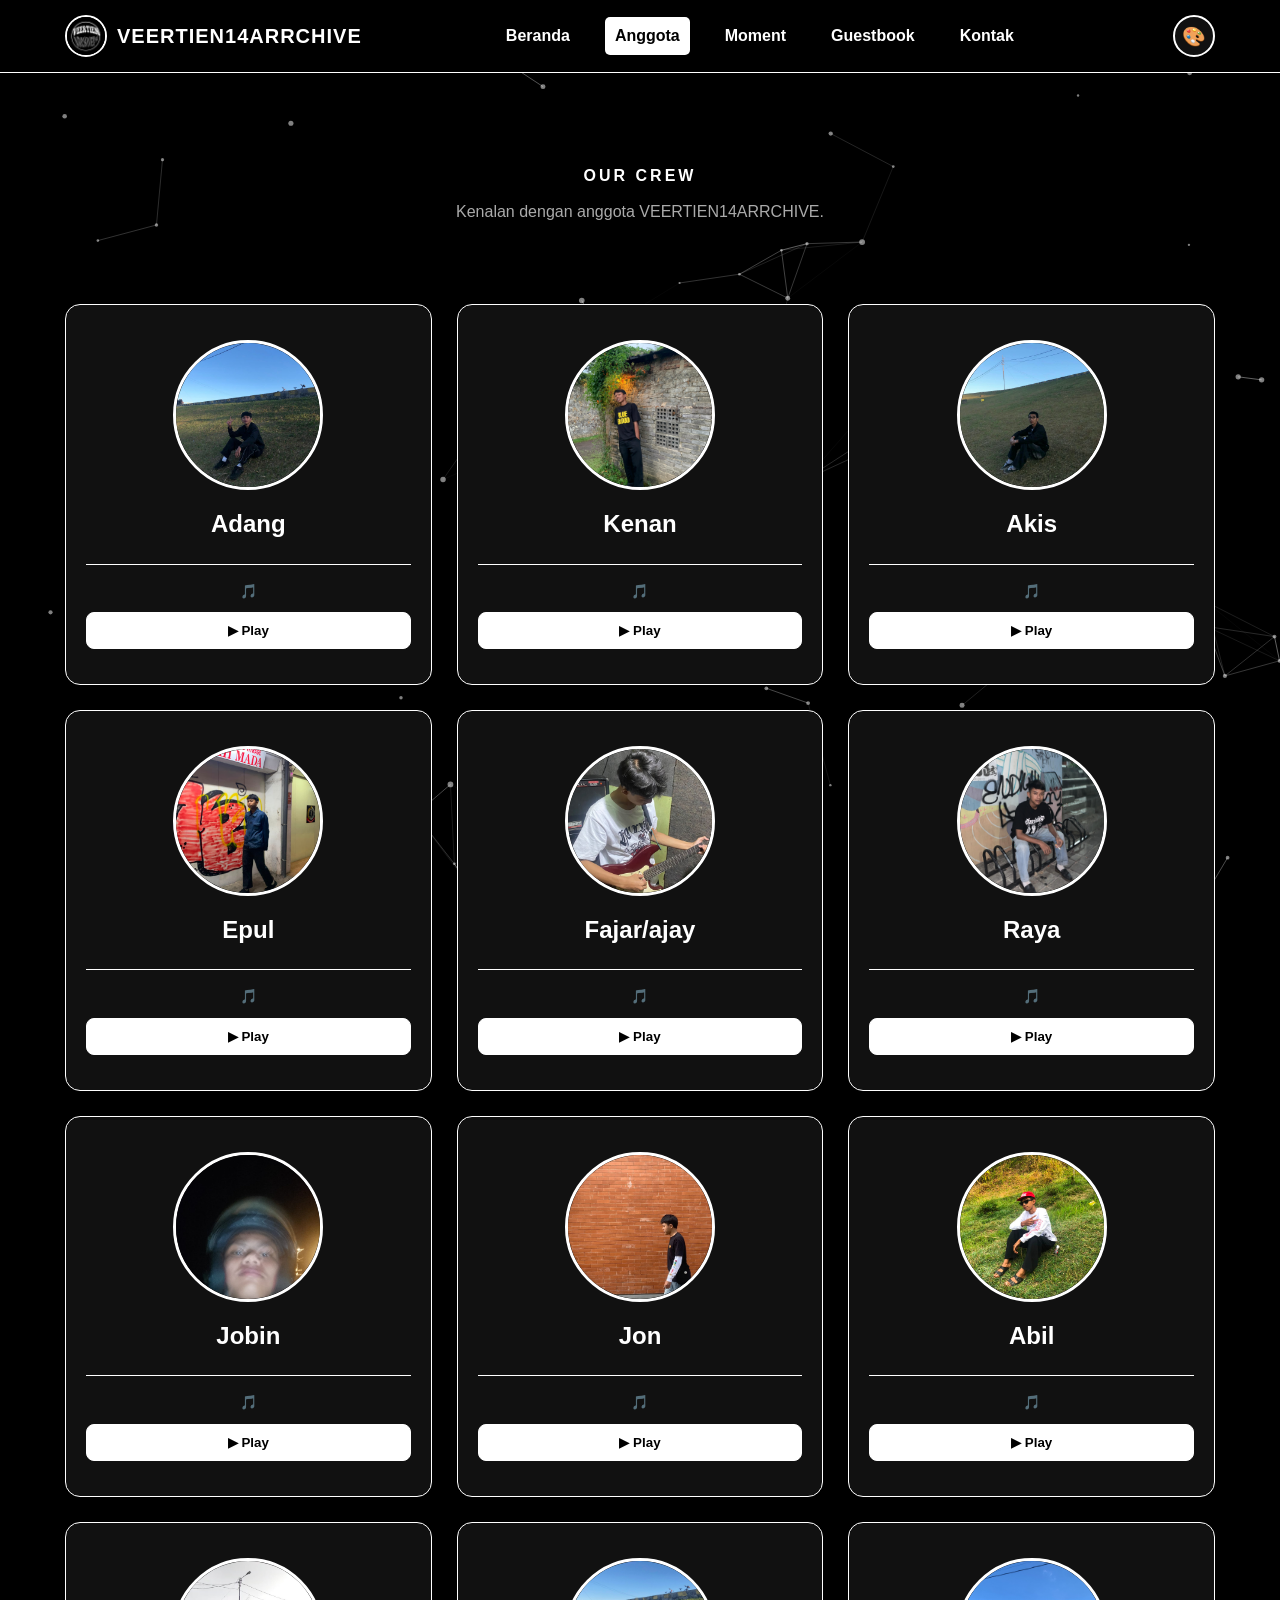
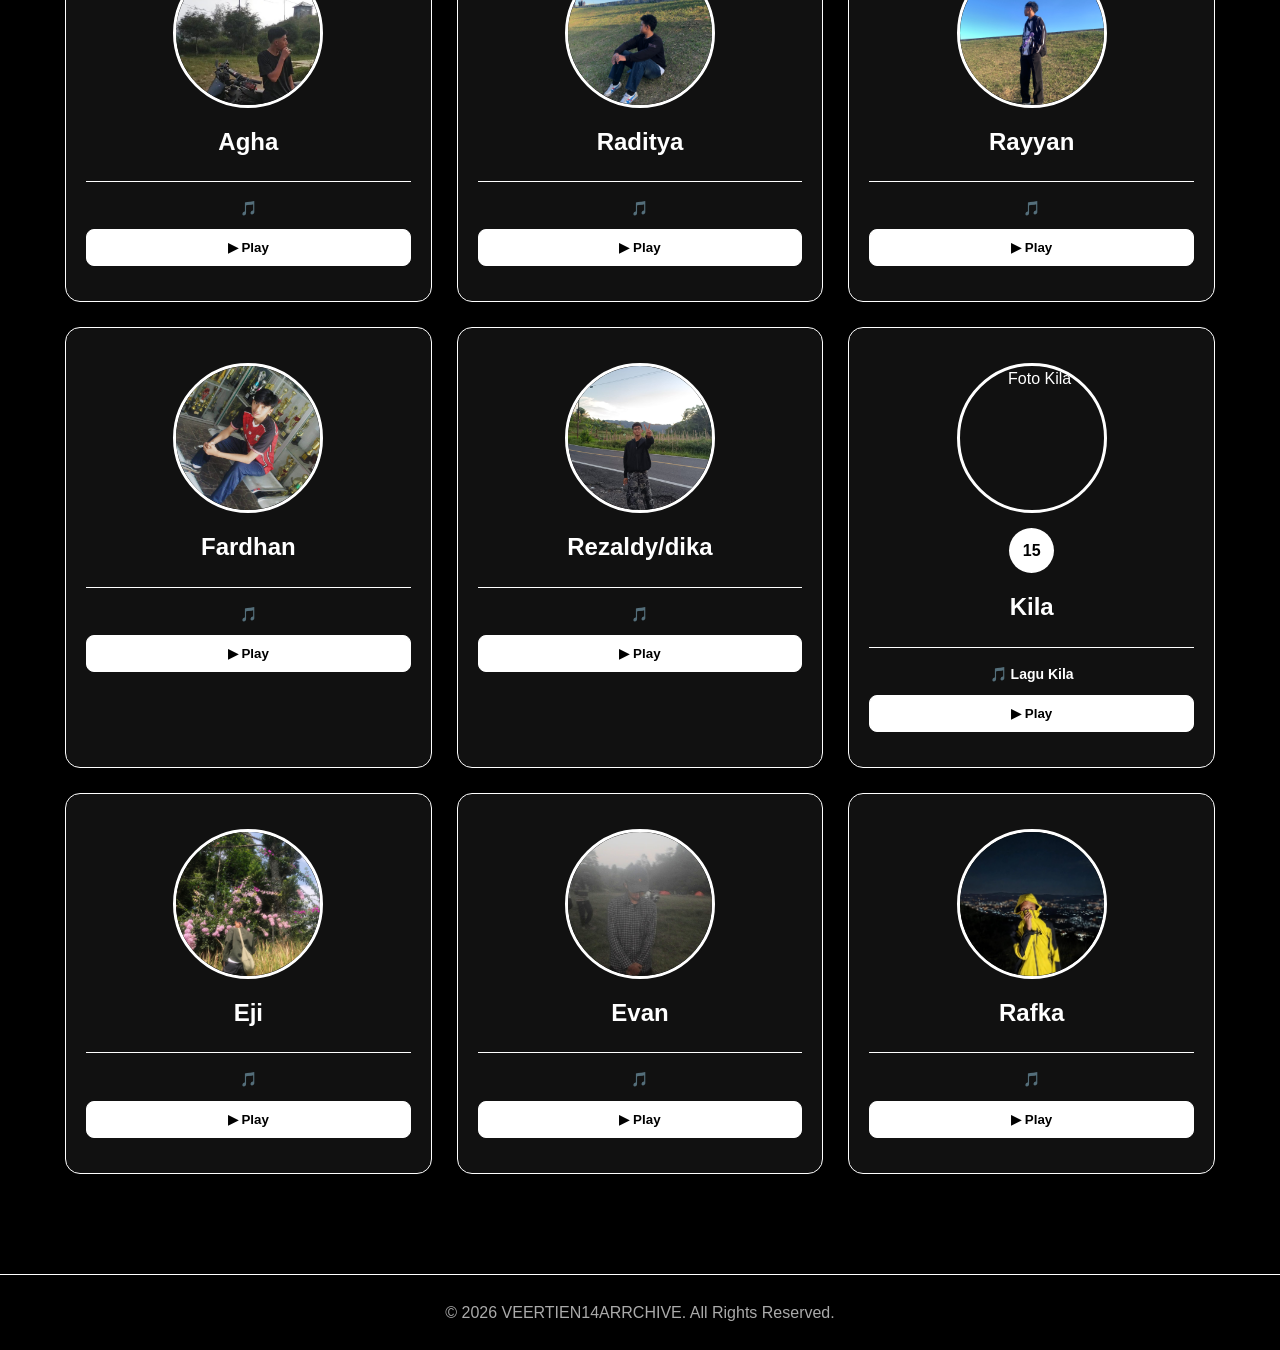
==== anggota.html @ 2b989926 "update" ====
<!DOCTYPE html>
<html lang="id">

<head>
    <meta charset="UTF-8">

    <meta
        name="viewport"
        content="width=device-width, initial-scale=1.0"
    >

    <title>VEERTIEN14ARRCHIVE | Anggota</title>

    <link rel="stylesheet" href="style.css">
    <link rel="manifest" href="manifest.json">

<meta name="theme-color" content="#000000">

<link rel="apple-touch-icon" href="logo.jpeg">
</head>

<body>
    <canvas id="particle-canvas"></canvas>

<header>
    <nav class="navbar">

        <div class="logo">

            <img
                src="logo.jpeg"
                alt="Logo">

            <span class="logo-text">
                VEERTIEN<span>14ARRCHIVE</span>
            </span>

        </div>

        <ul class="nav-menu">
            <li>
                <a href="index.html">
                    Beranda
                </a>
            </li>

            <li>
                <a href="anggota.html" class="active">
                    Anggota
                </a>
            </li>

            <li>
                <a href="moment.html">
                    Moment
                </a>
            </li>
            <li>
                <a href="guestbook.html">Guestbook</a>
            </li>

            <li>
                <a href="kontak.html">
                    Kontak
                </a>
            </li>
        </ul>

        <button
            class="menu-toggle"
            onclick="toggleMenu()"
        >
            ☰
        </button>

       <div class="theme-selector">
    <button class="theme-toggle" onclick="toggleTheme()">🎨</button>

    <div class="theme-menu" id="theme-menu">
        <button onclick="setTheme('black')">🖤 Black</button>
        <button onclick="setTheme('white')">🤍 White</button>
        <button onclick="setTheme('midnight')">🌌 Midnight</button>
        <button onclick="setTheme('sunset')">🌅 Sunset</button>
    </div>
</div>

<button class="menu-toggle" onclick="toggleMenu()">
    ☰
</button>

    </nav>
</header>


<!-- HEADER -->
<section class="page-header">

    <p class="section-label">
        OUR CREW
    </p>

    <p>
        Kenalan dengan anggota
        VEERTIEN14ARRCHIVE.
    </p>

</section>

<!-- ANGGOTA -->
<section class="members">
    
<!-- 01 -->
<div class="member-card">

    <img
        class="member-photo"
        src="anggota1.jpeg"
        alt="Foto Adang"
        onclick="openMemberLightbox(
        'anggota1.jpeg',
        'Adang',
        ''
    )">

    <h2>
        Adang
    </h2>

    </p>

    <div class="music-player">

        <p>
            🎵
        </p>

        <audio
            id="music1"
            src="lagu1.mp3"
        ></audio>

        <button
            class="play-btn"
            onclick="playMusic('music1', this)"
        >
            ▶ Play
        </button>

    </div>

</div>


<!-- 02 -->
<div class="member-card">

    <img
        class="member-photo"
        src="anggota2.jpeg"
        alt="Foto Kenan"
        onclick="openMemberLightbox(
        'anggota2.jpeg',
        'Kenan',
        ''
    )">

    <h2>
        Kenan
    </h2>

    <div class="music-player">

        <p>
            🎵
        </p>

        <audio
            id="music2"
            src="lagu2.mp3"
        ></audio>

        <button
            class="play-btn"
            onclick="playMusic('music2', this)"
        >
            ▶ Play
        </button>

    </div>

</div>


<!-- 03 -->
<div class="member-card">

    <img
        class="member-photo"
        src="anggota3.jpeg"
        alt="Foto Akis"
        onclick="openMemberLightbox(
        'anggota3.jpeg',
        'Akis',
        ''
    )">

    <h2>
        Akis
    </h2>

    <div class="music-player">

        <p>
            🎵
        </p>

        <audio
            id="music3"
            src="lagu3.mp3"
        ></audio>

        <button
            class="play-btn"
            onclick="playMusic('music3', this)"
        >
            ▶ Play
        </button>

    </div>

</div>


<!-- 04 -->
<div class="member-card">

    <img
        class="member-photo"
        src="anggota4.jpeg"
        alt="Foto Epul"
        onclick="openMemberLightbox(
        'anggota4.jpeg',
        'Epul',
        ''
    )">

    <h2>
        Epul
    </h2>

    </p>

    <div class="music-player">

        <p>
            🎵
        </p>

        <audio
            id="music4"
            src="lagu4.mp3"
        ></audio>

        <button
            class="play-btn"
            onclick="playMusic('music4', this)"
        >
            ▶ Play
        </button>

    </div>

</div>


<!-- 05 -->
<div class="member-card">

    <img
        class="member-photo"
        src="anggota5.jpeg"
        alt="Foto Fajar/Ajay"
        onclick="openMemberLightbox(
        'anggota5.jpeg',
        'Fajar/ajay',
        ''
    )">

    <h2>
        Fajar/ajay 
    </h2>

    </p>

    <div class="music-player">

        <p>
            🎵
        </p>

        <audio
            id="music5"
            src="lagu5.mp3"
        ></audio>

        <button
            class="play-btn"
            onclick="playMusic('music5', this)"
        >
            ▶ Play
        </button>

    </div>

</div>


<!-- 06 -->
<div class="member-card">

    <img
        class="member-photo"
        src="anggota6.jpeg"
        alt="Foto Raya"
        onclick="openMemberLightbox(
        'anggota6.jpeg',
        'Raya',
        ''
    )">

    <h2>
        Raya
    </h2>

    </p>

    <div class="music-player">

        <p>
            🎵
        </p>

        <audio
            id="music6"
            src="lagu6.mp3"
        ></audio>

        <button
            class="play-btn"
            onclick="playMusic('music6', this)"
        >
            ▶ Play
        </button>

    </div>

</div>


<!-- 07 -->
<div class="member-card">

    <img
        class="member-photo"
        src="anggota7.jpeg"
        alt="Foto Jobin"
        onclick="openMemberLightbox(
        'anggota7.jpeg',
        'Jobin',
        ''
    )">

    <h2>
        Jobin
    </h2>

    </p>

    <div class="music-player">

        <p>
            🎵
        </p>

        <audio
            id="music7"
            src="lagu7.mp3"
        ></audio>

        <button
            class="play-btn"
            onclick="playMusic('music7', this)"
        >
            ▶ Play
        </button>

    </div>

</div>


<!-- 08 -->
<div class="member-card">

    <img
        class="member-photo"
        src="anggota8.jpeg"
        alt="Foto Jon"
        onclick="openMemberLightbox(
        'anggota8.jpeg',
        'Jon',
        ''
    )">

    <h2>
        Jon
    </h2>

    </p>

    <div class="music-player">

        <p>
            🎵
        </p>

        <audio
            id="music8"
            src="lagu8.mp3"
        ></audio>

        <button
            class="play-btn"
            onclick="playMusic('music8', this)"
        >
            ▶ Play
        </button>

    </div>

</div>


<!-- 09 -->
<div class="member-card">

    <img
        class="member-photo"
        src="anggota9.jpeg"
        alt="Foto Abil"
        onclick="openMemberLightbox(
        'anggota9.jpeg',
        'Abil',
        ''
    )">

    <h2>
        Abil
    </h2>

    <div class="music-player">

        <p>
            🎵
        </p>

        <audio
            id="music9"
            src="lagu9.mp3"
        ></audio>

        <button
            class="play-btn"
            onclick="playMusic('music9', this)"
        >
            ▶ Play
        </button>

    </div>

</div>


<!-- 10 -->
<div class="member-card">

    <img
        class="member-photo"
        src="anggota10.jpeg"
        alt="Foto Agha"
        onclick="openMemberLightbox(
        'anggota10.jpeg',
        'Agha',
        ''
    )">

    <h2>
      Agha
     </h2> 

    </p>

    <div class="music-player">

        <p>
            🎵
        </p>

        <audio
            id="music10"
            src="lagu10.mp3"
        ></audio>

        <button
            class="play-btn"
            onclick="playMusic('music10', this)"
        >
            ▶ Play
        </button>

    </div>

</div>


<!-- 11 -->
<div class="member-card">

    <img
        class="member-photo"
        src="anggota11.jpeg"
        alt="Foto Raditya"
        onclick="openMemberLightbox(
        'anggota11.jpeg',
        'Raditya',
        ''
    )">

    <h2>
        Raditya
    </h2>

    <div class="music-player">

        <p>
            🎵
        </p>

        <audio
            id="music11"
            src="lagu11.mp3"
        ></audio>

        <button
            class="play-btn"
            onclick="playMusic('music11', this)"
        >
            ▶ Play
        </button>

    </div>

</div>


<!-- 12 -->
<div class="member-card">

    <img
        class="member-photo"
        src="anggota12.jpeg"
        alt="Foto Rayyan"
        onclick="openMemberLightbox(
        'anggota12.jpeg',
        'Rayyan',
        ''
    )">

    <h2>
        Rayyan
    </h2>

    <div class="music-player">

        <p>
            🎵
        </p>

        <audio
            id="music12"
            src="lagu12.mp3"
        ></audio>

        <button
            class="play-btn"
            onclick="playMusic('music12', this)"
        >
            ▶ Play
        </button>

    </div>

</div>


<!-- 13 -->
<div class="member-card">

    <img
        class="member-photo"
        src="anggota13.jpeg"
        alt="Foto Fardhan"
        onclick="openMemberLightbox(
        'anggota13.jpeg',
        'Fardhan',
        ''
    )">

    <h2>
        Fardhan
    </h2>

    <div class="music-player">

        <p>
            🎵
        </p>

        <audio
            id="music13"
            src="lagu13.mp3"
        ></audio>

        <button
            class="play-btn"
            onclick="playMusic('music13', this)"
        >
            ▶ Play
        </button>

    </div>

</div>


<!-- 14 -->
<div class="member-card">

    <img
        class="member-photo"
        src="anggota14.jpeg"
        alt="Foto Rezaldy/dika"
        onclick="openMemberLightbox(
            'anggota14.jpeg',
            'Rezaldy/dika',
            ''
        )"
    >

    <h2>
        Rezaldy/dika
    </h2>

    <div class="music-player">

        <p>
            🎵
        </p>

        <audio
            id="music14"
            src="lagu14.mp3"
        ></audio>

        <button
            class="play-btn"
            onclick="playMusic('music14', this)"
        >
            ▶ Play
        </button>

    </div>

</div>


<!-- 15 -->
<div class="member-card">

    <img
        class="member-photo"
        src="images/anggota15.jpg"
        alt="Foto Kila"
        onclick="openMemberLightbox(
            'anggota15.jpeg',
            'Kila',
            ''
        )"
    >

    <div class="avatar">
        15
    </div>

    <h2>
        Kila
    </h2>

    <div class="music-player">

        <p>
            🎵 Lagu Kila
        </p>

        <audio
            id="music15"
            src="music/lagu15.mp3"
        ></audio>

        <button
            class="play-btn"
            onclick="playMusic('music15', this)"
        >
            ▶ Play
        </button>

    </div>

</div>


<!-- 16 -->
<div class="member-card">

    <img
        class="member-photo"
        src="anggota16.jpeg"
        alt="Foto Eji"
        onclick="openMemberLightbox(
            'anggota16.jpeg',
            'Eji',
            ''
        )"
    >

    <h2>
        Eji
    </h2>

    <div class="music-player">

        <p>
            🎵
        </p>

        <audio
            id="music16"
            src="lagu16.mp3"
        ></audio>

        <button
            class="play-btn"
            onclick="playMusic('music16', this)"
        >
            ▶ Play
        </button>

    </div>

</div>


<!-- 17 -->
<div class="member-card">

    <img
        class="member-photo"
        src="anggota17.jpeg"
        alt="Foto Evan"
        onclick="openMemberLightbox(
            'anggota17.jpeg',
            'Evan',
            ''
        )"
    >

    <h2>
        Evan
    </h2>

    <div class="music-player">

        <p>
            🎵
        </p>

        <audio
            id="music17"
            src="lagu17.mp3"
        ></audio>

        <button
            class="play-btn"
            onclick="playMusic('music17', this)"
        >
            ▶ Play
        </button>

    </div>

</div>


<!-- 18 -->
<div class="member-card">

    <img
        class="member-photo"
        src="anggota18.jpeg"
        alt="Foto Rafka"
        onclick="openMemberLightbox(
            'anggota18.jpeg',
            'Rafka',
            ''
        )"
    >

    <h2>
        Rafka
    </h2>

    <div class="music-player">

        <p>
            🎵
        </p>

        <audio
            id="music18"
            src="lagu18.mp3"
        ></audio>

        <button
            class="play-btn"
            onclick="playMusic('music18', this)"
        >
            ▶ Play
        </button>

    </div>

</div>


</section>

<footer>
    <p>
        © 2026 VEERTIEN14ARRCHIVE.
        All Rights Reserved.
    </p>
</footer>


<script src="script.js"></script>

<div id="member-lightbox" class="member-lightbox">

    <button
        class="member-lightbox-close"
        onclick="closeMemberLightbox()">
        ×
    </button>

    <div class="member-lightbox-content">

        <img
            id="member-lightbox-image"
            src=""
            alt="Member"
        >

        <h2 id="member-lightbox-name">
            Nama
        </h2>

        <p id="member-lightbox-number">
            Member #00
        </p>

    </div>

</div>

</body>
</html>
---- style.css ----
/* =========================================================
   RESET
========================================================= */

* {
    margin: 0;
    padding: 0;
    box-sizing: border-box;
}

html {
    scroll-behavior: smooth;
}

body {
    font-family: Arial, Helvetica, sans-serif;
    background: var(--bg);
    color: var(--text);
    line-height: 1.6;
    overflow-x: hidden;
    transition: background 0.5s ease, color 0.5s ease;
}

/* =========================================================
   THEME SYSTEM
========================================================= */

:root {
    --bg: #000000;
    --bg-secondary: #111111;
    --text: #ffffff;
    --text-secondary: #aaaaaa;
    --border: #ffffff;
    --button-bg: #ffffff;
    --button-text: #000000;
}

/* BLACK */

body.theme-black {
    --bg: #000000;
    --bg-secondary: #111111;
    --text: #ffffff;
    --text-secondary: #aaaaaa;
    --border: #ffffff;
    --button-bg: #ffffff;
    --button-text: #000000;
}

/* WHITE */

body.theme-white {
    --bg: #f5f5f5;
    --bg-secondary: #ffffff;
    --text: #111111;
    --text-secondary: #555555;
    --border: #111111;
    --button-bg: #111111;
    --button-text: #ffffff;
}

/* MIDNIGHT */

body.theme-midnight {
    --bg: #080d1a;
    --bg-secondary: #111a2e;
    --text: #eaf2ff;
    --text-secondary: #9eacc5;
    --border: #5d8cff;
    --button-bg: #5d8cff;
    --button-text: #ffffff;
}

/* SUNSET */

body.theme-sunset {
    --bg: #1a0d08;
    --bg-secondary: #2b1710;
    --text: #fff4ed;
    --text-secondary: #d8aaa0;
    --border: #ff9b6a;
    --button-bg: #ff9b6a;
    --button-text: #1a0d08;
}

/* =========================================================
   NAVBAR
========================================================= */

header {
    position: sticky;
    top: 0;
    z-index: 1000;
    background: var(--bg);
    border-bottom: 1px solid var(--border);
    transition: 0.4s ease;
}

.navbar {
    max-width: 1200px;
    margin: auto;
    padding: 15px 25px;
    display: flex;
    align-items: center;
    justify-content: space-between;
}

.logo {
    display: flex;
    align-items: center;
    gap: 10px;
    font-size: 20px;
    font-weight: bold;
    letter-spacing: 1px;
}

.logo img {
    width: 42px;
    height: 42px;
    object-fit: cover;
    border-radius: 50%;
    border: 2px solid var(--border);
    transition: 0.3s ease;
}

.logo img:hover {
    transform: rotate(10deg) scale(1.08);
}

.logo-text,
.logo-text span {
    color: var(--text);
}

.nav-menu {
    list-style: none;
    display: flex;
    align-items: center;
    gap: 25px;
}

.nav-menu a {
    display: block;
    color: var(--text);
    text-decoration: none;
    font-weight: bold;
    padding: 6px 10px;
    border-radius: 5px;
    transition: 0.3s ease;
}

.nav-menu a:hover,
.nav-menu a.active {
    color: var(--button-text);
    background: var(--button-bg);
}

.nav-menu li {
    transition: 0.3s ease;
}

.nav-menu li:hover {
    transform: translateY(-2px);
}

.menu-toggle {
    display: none;
    background: none;
    border: none;
    color: var(--text);
    font-size: 25px;
    cursor: pointer;
}

/* =========================================================
   THEME SELECTOR
========================================================= */

.theme-selector {
    position: relative;
    margin-left: 15px;
}

.theme-toggle {
    width: 42px;
    height: 42px;
    border-radius: 50%;
    border: 2px solid var(--border);
    background: var(--bg-secondary);
    color: var(--text);
    font-size: 19px;
    cursor: pointer;
    transition: 0.3s ease;
}

.theme-toggle:hover {
    transform: rotate(20deg) scale(1.1);
}

.theme-menu {
    position: absolute;
    top: 52px;
    right: 0;
    width: 170px;
    padding: 8px;
    background: var(--bg-secondary);
    border: 1px solid var(--border);
    border-radius: 12px;
    box-shadow: 0 10px 30px rgba(0, 0, 0, 0.4);
    opacity: 0;
    visibility: hidden;
    transform: translateY(-10px);
    transition: 0.3s ease;
}

.theme-menu.show {
    opacity: 1;
    visibility: visible;
    transform: translateY(0);
}

.theme-menu button {
    width: 100%;
    padding: 10px;
    border: none;
    border-radius: 8px;
    background: transparent;
    color: var(--text);
    text-align: left;
    cursor: pointer;
    transition: 0.3s ease;
}

.theme-menu button:hover {
    background: var(--button-bg);
    color: var(--button-text);
    transform: translateX(5px);
}

/* =========================================================
   HERO
========================================================= */

.hero {
    min-height: 90vh;
    display: flex;
    align-items: center;
    background:
        linear-gradient(
            rgba(0, 0, 0, 0.75),
            rgba(0, 0, 0, 0.95)
        ),
        radial-gradient(
            circle at center,
            #333333,
            #000000 60%
        );
}

.hero-content {
    max-width: 1200px;
    width: 100%;
    margin: auto;
    padding: 50px 25px;
    animation: fadeUp 0.9s ease both;
}

.small-title,
.section-label {
    color: var(--text);
    font-weight: bold;
    letter-spacing: 3px;
    margin-bottom: 10px;
}

.hero h1 {
    font-size: clamp(45px, 8vw, 90px);
    line-height: 1;
    margin-bottom: 25px;
    animation: titleReveal 1s ease both;
}

.hero h1 span,
h1 span,
h2 span {
    color: var(--text);
}

.hero-content > p:not(.small-title) {
    max-width: 600px;
    color: var(--text-secondary);
    font-size: 18px;
}

/* =========================================================
   WELCOME LOGO
========================================================= */

.welcome-logo {
    display: flex;
    align-items: center;
    justify-content: space-between;
    gap: 50px;
    width: 100%;
}

.welcome-text {
    flex: 1;
}

.welcome-logo-image {
    flex-shrink: 0;
}

.welcome-logo-image img {
    width: 230px;
    height: 230px;
    object-fit: cover;
    border-radius: 50%;
    border: 3px solid var(--border);
    box-shadow: 0 0 35px rgba(255, 255, 255, 0.25);
    animation: logoFloat 4s ease-in-out infinite;
}

/* =========================================================
   BUTTON
========================================================= */

.hero-buttons {
    display: flex;
    gap: 15px;
    margin-top: 35px;
}

.btn {
    display: inline-block;
    padding: 13px 25px;
    border-radius: 8px;
    background: var(--button-bg);
    color: var(--button-text);
    text-decoration: none;
    font-weight: bold;
    border: 1px solid var(--border);
    cursor: pointer;
    transition: 0.3s ease;
}

.btn:hover {
    transform: translateY(-5px) scale(1.03);
    background: var(--bg);
    color: var(--text);
}

.btn:active {
    transform: scale(0.95);
}

.btn.secondary {
    background: transparent;
    color: var(--text);
}

.btn.secondary:hover {
    background: var(--button-bg);
    color: var(--button-text);
}

/* =========================================================
   ABOUT
========================================================= */

.about {
    max-width: 1200px;
    margin: auto;
    padding: 100px 25px;
    animation: fadeUp 0.9s ease both;
}

.about h2 {
    font-size: 42px;
    margin-bottom: 20px;
}

.about > div:first-child > p:last-child {
    max-width: 700px;
    color: var(--text-secondary);
}

.about-cards {
    display: grid;
    grid-template-columns: repeat(3, 1fr);
    gap: 20px;
    margin-top: 50px;
}

/* =========================================================
   CARD
========================================================= */

.card {
    background: var(--bg-secondary);
    color: var(--text);
    padding: 30px;
    border: 1px solid var(--border);
    border-radius: 15px;
    transition: 0.3s ease;
    animation: cardAppear 0.7s ease both;
}

.card:hover {
    transform: translateY(-8px);
    background: var(--button-bg);
    color: var(--button-text);
}

.icon {
    font-size: 40px;
    margin-bottom: 15px;
}

.card p {
    color: var(--text-secondary);
}

.card:hover p {
    color: var(--button-text);
}

/* =========================================================
   PAGE HEADER
========================================================= */

.page-header {
    text-align: center;
    padding: 90px 20px 60px;
    animation: fadeUp 0.9s ease both;
}

.page-header h1 {
    font-size: 55px;
    margin-bottom: 15px;
}

.page-header p:last-child {
    color: var(--text-secondary);
}

/* =========================================================
   MEMBERS
========================================================= */

.members {
    max-width: 1200px;
    margin: auto;
    padding: 20px 25px 100px;
    display: grid;
    grid-template-columns: repeat(3, 1fr);
    gap: 25px;
}

.member-card {
    text-align: center;
    background: var(--bg-secondary);
    color: var(--text);
    border: 1px solid var(--border);
    border-radius: 15px;
    padding: 35px 20px;
    transition: 0.3s ease;
    animation: cardAppear 0.7s ease both;
}

.member-card:hover {
    transform: translateY(-10px) scale(1.02);
    background: var(--button-bg);
    color: var(--button-text);
}

.member-photo {
    width: 150px;
    height: 150px;
    object-fit: cover;
    border-radius: 50%;
    border: 3px solid var(--border);
    display: block;
    margin: 0 auto 15px;
    cursor: pointer;
    transition: 0.5s ease;
}

.member-card:hover .member-photo {
    transform: scale(1.08);
}

.avatar {
    width: 45px;
    height: 45px;
    border-radius: 50%;
    background: var(--button-bg);
    color: var(--button-text);
    display: flex;
    align-items: center;
    justify-content: center;
    font-weight: bold;
    margin: 0 auto 15px;
}

.member-card .role {
    color: var(--text);
    font-weight: bold;
    margin-bottom: 10px;
}

.member-card p:last-child {
    color: var(--text-secondary);
}

/* =========================================================
   MUSIC PLAYER
========================================================= */

.music-player {
    margin-top: 20px;
    padding-top: 15px;
    border-top: 1px solid var(--border);
}

.music-player p {
    color: var(--text);
    font-size: 14px;
    font-weight: bold;
    margin-bottom: 10px;
}

.play-btn {
    width: 100%;
    padding: 10px;
    border: 1px solid var(--border);
    border-radius: 8px;
    background: var(--button-bg);
    color: var(--button-text);
    font-weight: bold;
    cursor: pointer;
    transition: 0.3s ease;
}

.play-btn:hover {
    background: var(--bg);
    color: var(--text);
    transform: translateY(-2px);
}

.play-btn.playing {
    background: var(--bg);
    color: var(--text);
}

/* =========================================================
   CONTACT
========================================================= */

.contact {
    max-width: 1100px;
    margin: auto;
    padding: 20px 25px 100px;
    display: grid;
    grid-template-columns: 1fr 1fr;
    gap: 60px;
    animation: fadeUp 0.9s ease both;
}

.contact-info h2 {
    font-size: 45px;
    margin-bottom: 20px;
}

.contact-info > p {
    color: var(--text-secondary);
    margin-bottom: 35px;
}

.contact-item {
    padding: 18px 0;
    border-bottom: 1px solid var(--border);
    transition: 0.3s ease;
}

.contact-item strong {
    color: var(--text);
}

.contact-item p {
    color: var(--text-secondary);
}

.contact-link {
    display: block;
    text-decoration: none;
    color: inherit;
    cursor: pointer;
}

.contact-link:hover {
    transform: translateX(8px);
}

.contact-link strong {
    display: block;
    margin-bottom: 8px;
}

.contact-link p {
    margin-bottom: 8px;
}

.contact-link span {
    color: var(--text-secondary);
    font-size: 13px;
}

.contact-link:hover span {
    color: var(--text);
}

/* =========================================================
   CONTACT CENTER
========================================================= */

.contact-center {
    max-width: 800px;
    margin: auto;
    display: flex;
    justify-content: center;
}

.contact-center .contact-info {
    width: 100%;
    text-align: center;
}

.contact-center .contact-info > p {
    max-width: 650px;
    margin: 0 auto 30px;
}

.contact-center .contact-item {
    text-align: left;
}

/* =========================================================
   CONTACT FORM
========================================================= */

.contact-form {
    background: var(--bg-secondary);
    padding: 30px;
    border-radius: 15px;
    border: 1px solid var(--border);
}

.contact-form label {
    display: block;
    margin-bottom: 7px;
    font-weight: bold;
}

.contact-form input,
.contact-form textarea {
    width: 100%;
    padding: 13px;
    margin-bottom: 20px;
    background: var(--bg);
    border: 1px solid var(--border);
    border-radius: 7px;
    color: var(--text);
    outline: none;
    font-family: inherit;
}

.contact-form input:focus,
.contact-form textarea:focus {
    background: var(--bg-secondary);
}

/* =========================================================
   FOOTER
========================================================= */

footer {
    text-align: center;
    padding: 25px;
    background: var(--bg);
    border-top: 1px solid var(--border);
    color: var(--text-secondary);
}

/* =========================================================
   GALLERY
========================================================= */

.gallery {
    max-width: 1200px;
    margin: auto;
    padding: 80px 25px;
    animation: fadeUp 0.9s ease both;
}

.section-title {
    margin-bottom: 40px;
}

.section-title h2 {
    font-size: 42px;
    margin-bottom: 10px;
}

.section-title > p:last-child {
    color: var(--text-secondary);
}

.gallery-container {
    display: grid;
    grid-template-columns: 1.5fr 1fr;
    gap: 20px;
}

.gallery-image {
    position: relative;
    height: 400px;
    overflow: hidden;
    border-radius: 18px;
    border: 1px solid var(--border);
    background: var(--bg-secondary);
}

.gallery-image img {
    width: 100%;
    height: 100%;
    object-fit: cover;
    transition: 0.5s ease;
}

.gallery-image:hover img {
    transform: scale(1.08);
}

.image-caption {
    position: absolute;
    bottom: 0;
    left: 0;
    right: 0;
    padding: 30px 20px 20px;
    background: linear-gradient(
        transparent,
        rgba(0, 0, 0, 0.95)
    );
}

.image-caption h3 {
    font-size: 25px;
}

.image-caption p {
    color: #bbbbbb;
}

/* =========================================================
   MOMENT
========================================================= */

.moment-video {
    max-width: 1200px;
    margin: auto;
    padding: 20px 25px 80px;
    animation: fadeUp 0.9s ease both;
}

.video-container {
    width: 100%;
    background: var(--bg-secondary);
    border: 1px solid var(--border);
    border-radius: 18px;
    padding: 10px;
    overflow: hidden;
    animation: videoReveal 1s ease both;
}

.video-container video {
    width: 100%;
    height: 600px;
    display: block;
    object-fit: cover;
    border-radius: 12px;
    background: #000;
}

.moment-gallery {
    max-width: 1200px;
    margin: auto;
    padding: 30px 25px 100px;
    animation: fadeUp 0.9s ease both;
}

.moment-grid {
    display: grid;
    grid-template-columns: repeat(4, 1fr);
    gap: 20px;
}

.moment-card {
    position: relative;
    height: 230px;
    overflow: hidden;
    border-radius: 15px;
    border: 1px solid var(--border);
    background: var(--bg-secondary);
    cursor: pointer;
    animation: cardAppear 0.7s ease both;
}

.moment-card img {
    width: 100%;
    height: 100%;
    object-fit: cover;
    display: block;
    transition: 0.5s ease;
}

.moment-card:hover img {
    transform: scale(1.1);
}

.moment-card::after {
    content: "";
    position: absolute;
    inset: auto 0 0;
    height: 50%;
    background: linear-gradient(
        transparent,
        rgba(0, 0, 0, 0.9)
    );
    pointer-events: none;
}

.moment-card span {
    position: absolute;
    z-index: 2;
    bottom: 15px;
    left: 15px;
    color: #ffffff;
    font-weight: bold;
    font-size: 15px;
}

/* =========================================================
   LIGHTBOX
========================================================= */

.lightbox,
.member-lightbox {
    position: fixed;
    inset: 0;
    z-index: 9999;
    display: none;
    align-items: center;
    justify-content: center;
    background: rgba(0, 0, 0, 0.94);
    padding: 20px;
}

.lightbox.show,
.member-lightbox.show {
    display: flex;
    animation: lightboxFade 0.3s ease;
}

.lightbox-content {
    max-width: 85%;
    max-height: 90vh;
    text-align: center;
}

.lightbox-content img {
    max-width: 100%;
    max-height: 78vh;
    object-fit: contain;
    border-radius: 12px;
    border: 2px solid #ffffff;
    box-shadow: 0 0 40px rgba(255, 255, 255, 0.2);
    animation: photoZoom 0.35s ease;
}

#lightbox-caption {
    color: #ffffff;
    font-size: 18px;
    font-weight: bold;
    margin-top: 15px;
}

.lightbox-close,
.lightbox-prev,
.lightbox-next {
    position: absolute;
    border: 2px solid #ffffff;
    background: #000000;
    color: #ffffff;
    cursor: pointer;
    display: flex;
    align-items: center;
    justify-content: center;
    transition: 0.3s ease;
    z-index: 5;
}

.lightbox-close {
    top: 25px;
    right: 30px;
    width: 45px;
    height: 45px;
    border-radius: 50%;
    font-size: 30px;
}

.lightbox-prev,
.lightbox-next {
    top: 50%;
    transform: translateY(-50%);
    width: 55px;
    height: 70px;
    border-radius: 10px;
    font-size: 45px;
}

.lightbox-prev {
    left: 30px;
}

.lightbox-next {
    right: 30px;
}

.lightbox-close:hover,
.lightbox-prev:hover,
.lightbox-next:hover {
    background: #ffffff;
    color: #000000;
}

.lightbox-prev:hover,
.lightbox-next:hover {
    transform: translateY(-50%) scale(1.08);
}

/* =========================================================
   MEMBER LIGHTBOX
========================================================= */

.member-lightbox-content {
    text-align: center;
    max-width: 500px;
}

.member-lightbox-content img {
    width: min(350px, 80vw);
    height: min(350px, 80vw);
    object-fit: cover;
    border-radius: 50%;
    border: 3px solid #ffffff;
    box-shadow: 0 0 40px rgba(255, 255, 255, 0.2);
    animation: memberZoom 0.4s ease;
}

.member-lightbox-content h2 {
    color: #ffffff;
    margin-top: 20px;
    font-size: 30px;
}

.member-lightbox-content p {
    color: #aaaaaa;
    margin-top: 5px;
}

.member-lightbox-close {
    position: absolute;
    top: 25px;
    right: 30px;
    width: 45px;
    height: 45px;
    border: 2px solid #ffffff;
    border-radius: 50%;
    background: #000000;
    color: #ffffff;
    font-size: 30px;
    cursor: pointer;
}

.member-lightbox-close:hover {
    background: #ffffff;
    color: #000000;
}

/* =========================================================
   GUESTBOOK
========================================================= */

.guestbook {
    max-width: 1100px;
    margin: auto;
    padding: 20px 25px 120px;
    display: grid;
    grid-template-columns: 1fr 1fr;
    gap: 50px;
}

.guestbook-form,
.guestbook-list {
    background: var(--bg-secondary);
    border: 1px solid var(--border);
    border-radius: 15px;
    padding: 30px;
}

.guestbook h2 {
    margin-bottom: 25px;
}

.guestbook-form label {
    display: block;
    margin-bottom: 7px;
    font-weight: bold;
}

.guestbook-form input,
.guestbook-form textarea {
    width: 100%;
    padding: 13px;
    margin-bottom: 20px;
    background: var(--bg);
    color: var(--text);
    border: 1px solid var(--border);
    border-radius: 7px;
    outline: none;
    font-family: inherit;
}

.guestbook-form input:focus,
.guestbook-form textarea:focus {
    transform: translateY(-2px);
}

.guest-message {
    padding: 18px;
    margin-bottom: 15px;
    border: 1px solid var(--border);
    border-radius: 10px;
    animation: fadeUp 0.5s ease;
}

.guest-message strong {
    display: block;
    margin-bottom: 7px;
}

.guest-message p {
    color: var(--text-secondary);
}

.guest-date {
    display: block;
    margin-top: 10px;
    color: var(--text-secondary);
    font-size: 12px;
}

/* =========================================================
   HOME SLIDESHOW
========================================================= */

.home-slideshow {
    max-width: 1100px;
    margin: 80px auto;
    padding: 20px;
}

.slideshow-header {
    text-align: center;
    margin-bottom: 30px;
}

.slideshow-header p {
    color: var(--text-secondary);
    letter-spacing: 4px;
    font-size: 13px;
}

.slideshow-header h2 {
    font-size: 32px;
    margin-top: 8px;
}

.slideshow {
    position: relative;
    width: 100%;
    height: 550px;
    overflow: hidden;
    border: 1px solid var(--border);
    border-radius: 20px;
    background: #000000;
}

.slide {
    position: absolute;
    inset: 0;
    width: 100%;
    height: 100%;
    object-fit: cover;
    opacity: 0;
    transform: scale(1.05);
    transition: opacity 0.8s ease, transform 5s ease;
}

.slide.active {
    opacity: 1;
    transform: scale(1);
}

.slide-prev,
.slide-next {
    position: absolute;
    top: 50%;
    transform: translateY(-50%);
    width: 50px;
    height: 50px;
    border: 1px solid #ffffff;
    border-radius: 50%;
    background: rgba(0, 0, 0, 0.6);
    color: #ffffff;
    font-size: 35px;
    cursor: pointer;
    z-index: 5;
}

.slide-prev {
    left: 20px;
}

.slide-next {
    right: 20px;
}

.slide-prev:hover,
.slide-next:hover {
    background: #ffffff;
    color: #000000;
}

.slide-dots {
    position: absolute;
    bottom: 20px;
    left: 50%;
    transform: translateX(-50%);
    display: flex;
    gap: 8px;
    z-index: 5;
}

.dot {
    width: 10px;
    height: 10px;
    border: 1px solid #ffffff;
    border-radius: 50%;
    cursor: pointer;
    background: transparent;
}

.dot.active {
    background: #ffffff;
}

/* =========================================================
   LOADING SCREEN
========================================================= */

#loading-screen {
    position: fixed;
    inset: 0;
    z-index: 99999;
    background: #000000;
    display: flex;
    align-items: center;
    justify-content: center;
    transition: opacity 0.7s ease, visibility 0.7s ease;
}

#loading-screen.hide {
    opacity: 0;
    visibility: hidden;
}

.loader-content {
    text-align: center;
    animation: loaderAppear 1s ease;
}

.loader-content img {
    width: 120px;
    height: 120px;
    object-fit: cover;
    border-radius: 50%;
    border: 3px solid #ffffff;
    animation: loaderLogo 2s ease-in-out infinite;
}

.loader-content h1 {
    margin-top: 20px;
    font-size: 35px;
    line-height: 1;
}

.loader-content h1 span {
    display: block;
}

.loader-content p {
    margin-top: 12px;
    color: #aaaaaa;
}

.loader-bar {
    width: 220px;
    height: 4px;
    margin: 25px auto 0;
    background: #333333;
    overflow: hidden;
}

.loader-bar div {
    width: 0;
    height: 100%;
    background: #ffffff;
    animation: loadingBar 2s ease forwards;
}

/* =========================================================
   PARTICLE
========================================================= */

#particle-canvas {
    position: fixed;
    inset: 0;
    width: 100%;
    height: 100%;
    z-index: -1;
    pointer-events: none;
}

/* =========================================================
   ANIMATIONS
========================================================= */

@keyframes fadeUp {
    from {
        opacity: 0;
        transform: translateY(35px);
    }

    to {
        opacity: 1;
        transform: translateY(0);
    }
}

@keyframes titleReveal {
    from {
        opacity: 0;
        transform: translateX(-40px);
    }

    to {
        opacity: 1;
        transform: translateX(0);
    }
}

@keyframes logoFloat {
    0%,
    100% {
        transform: translateY(0);
    }

    50% {
        transform: translateY(-12px);
    }
}

@keyframes cardAppear {
    from {
        opacity: 0;
        transform: translateY(30px);
    }

    to {
        opacity: 1;
        transform: translateY(0);
    }
}

@keyframes photoZoom {
    from {
        opacity: 0;
        transform: scale(0.8);
    }

    to {
        opacity: 1;
        transform: scale(1);
    }
}

@keyframes memberZoom {
    from {
        opacity: 0;
        transform: scale(0.7);
    }

    to {
        opacity: 1;
        transform: scale(1);
    }
}

@keyframes lightboxFade {
    from {
        opacity: 0;
    }

    to {
        opacity: 1;
    }
}

@keyframes videoReveal {
    from {
        opacity: 0;
        transform: scale(0.96);
    }

    to {
        opacity: 1;
        transform: scale(1);
    }
}

@keyframes loadingBar {
    from {
        width: 0;
    }

    to {
        width: 100%;
    }
}

@keyframes loaderLogo {
    0%,
    100% {
        transform: scale(1);
    }

    50% {
        transform: scale(1.08);
    }
}

@keyframes loaderAppear {
    from {
        opacity: 0;
        transform: translateY(20px);
    }

    to {
        opacity: 1;
        transform: translateY(0);
    }
}

/* =========================================================
   RESPONSIVE
========================================================= */

@media (max-width: 900px) {

    .moment-grid {
        grid-template-columns: repeat(2, 1fr);
    }

    .video-container video {
        height: 450px;
    }
}

@media (max-width: 768px) {

    .navbar {
        padding: 10px 15px;
    }

    .logo img {
        width: 38px;
        height: 38px;
    }

    .logo-text {
        font-size: 16px;
    }

    .menu-toggle {
        display: block;
    }

    .nav-menu {
        display: none;
        position: absolute;
        top: 68px;
        left: 0;
        width: 100%;
        padding: 10px 15px;
        flex-direction: column;
        gap: 5px;
        background: var(--bg);
        border-bottom: 1px solid var(--border);
    }

    .nav-menu.show {
        display: flex;
    }

    .nav-menu li {
        width: 100%;
        text-align: center;
    }

    .nav-menu a {
        width: 100%;
        padding: 12px;
    }

    .theme-selector {
        margin-left: auto;
        margin-right: 10px;
    }

    .hero {
        min-height: auto;
        padding: 80px 20px;
    }

    .hero h1 {
        font-size: 42px;
    }

    .welcome-logo {
        flex-direction: column;
        text-align: center;
        gap: 25px;
    }

    .welcome-logo-image {
        order: -1;
    }

    .welcome-logo-image img {
        width: 140px;
        height: 140px;
    }

    .hero-content > p:not(.small-title) {
        margin-left: auto;
        margin-right: auto;
    }

    .hero-buttons {
        flex-direction: column;
        width: 100%;
        align-items: center;
    }

    .hero-buttons .btn {
        width: 100%;
        text-align: center;
    }

    .about-cards,
    .members,
    .contact,
    .guestbook {
        grid-template-columns: 1fr;
    }

    .about h2 {
        font-size: 32px;
    }

    .page-header h1 {
        font-size: 40px;
    }

    .members {
        padding: 15px;
    }

    .contact {
        padding: 15px;
    }

    .contact-center {
        width: 100%;
        padding: 20px;
    }

    .contact-center .contact-item {
        width: 100%;
    }

    .guestbook {
        padding: 15px;
    }

    .guestbook-form,
    .guestbook-list {
        padding: 20px;
    }

    .moment-grid {
        grid-template-columns: 1fr;
        gap: 15px;
    }

    .moment-card {
        height: 260px;
    }

    .moment-card img {
        width: 100%;
        height: 100%;
    }

    .video-container video {
        height: 300px;
    }

    .gallery-container {
        grid-template-columns: 1fr;
    }

    .gallery-image {
        height: 300px;
    }

    .section-title h2 {
        font-size: 30px;
    }

    .home-slideshow {
        margin: 50px auto;
        padding: 15px;
    }

    .slideshow {
        height: 350px;
        border-radius: 12px;
    }

    .slideshow-header h2 {
        font-size: 25px;
    }

    .slide-prev,
    .slide-next {
        width: 40px;
        height: 40px;
        font-size: 27px;
    }

    .lightbox-content {
        max-width: 95%;
    }

    .lightbox-prev {
        left: 10px;
    }

    .lightbox-next {
        right: 10px;
    }

    .lightbox-close {
        top: 15px;
        right: 15px;
    }
}

@media (max-width: 600px) {

    .lightbox {
        padding: 15px;
    }

    .lightbox-content img {
        max-height: 70vh;
    }

    .lightbox-prev,
    .lightbox-next {
        width: 40px;
        height: 55px;
        font-size: 32px;
    }

    .member-lightbox-content img {
        width: 250px;
        height: 250px;
    }

    .member-lightbox-content h2 {
        font-size: 24px;
    }

    .member-lightbox-close {
        right: 15px;
        top: 15px;
    }
}
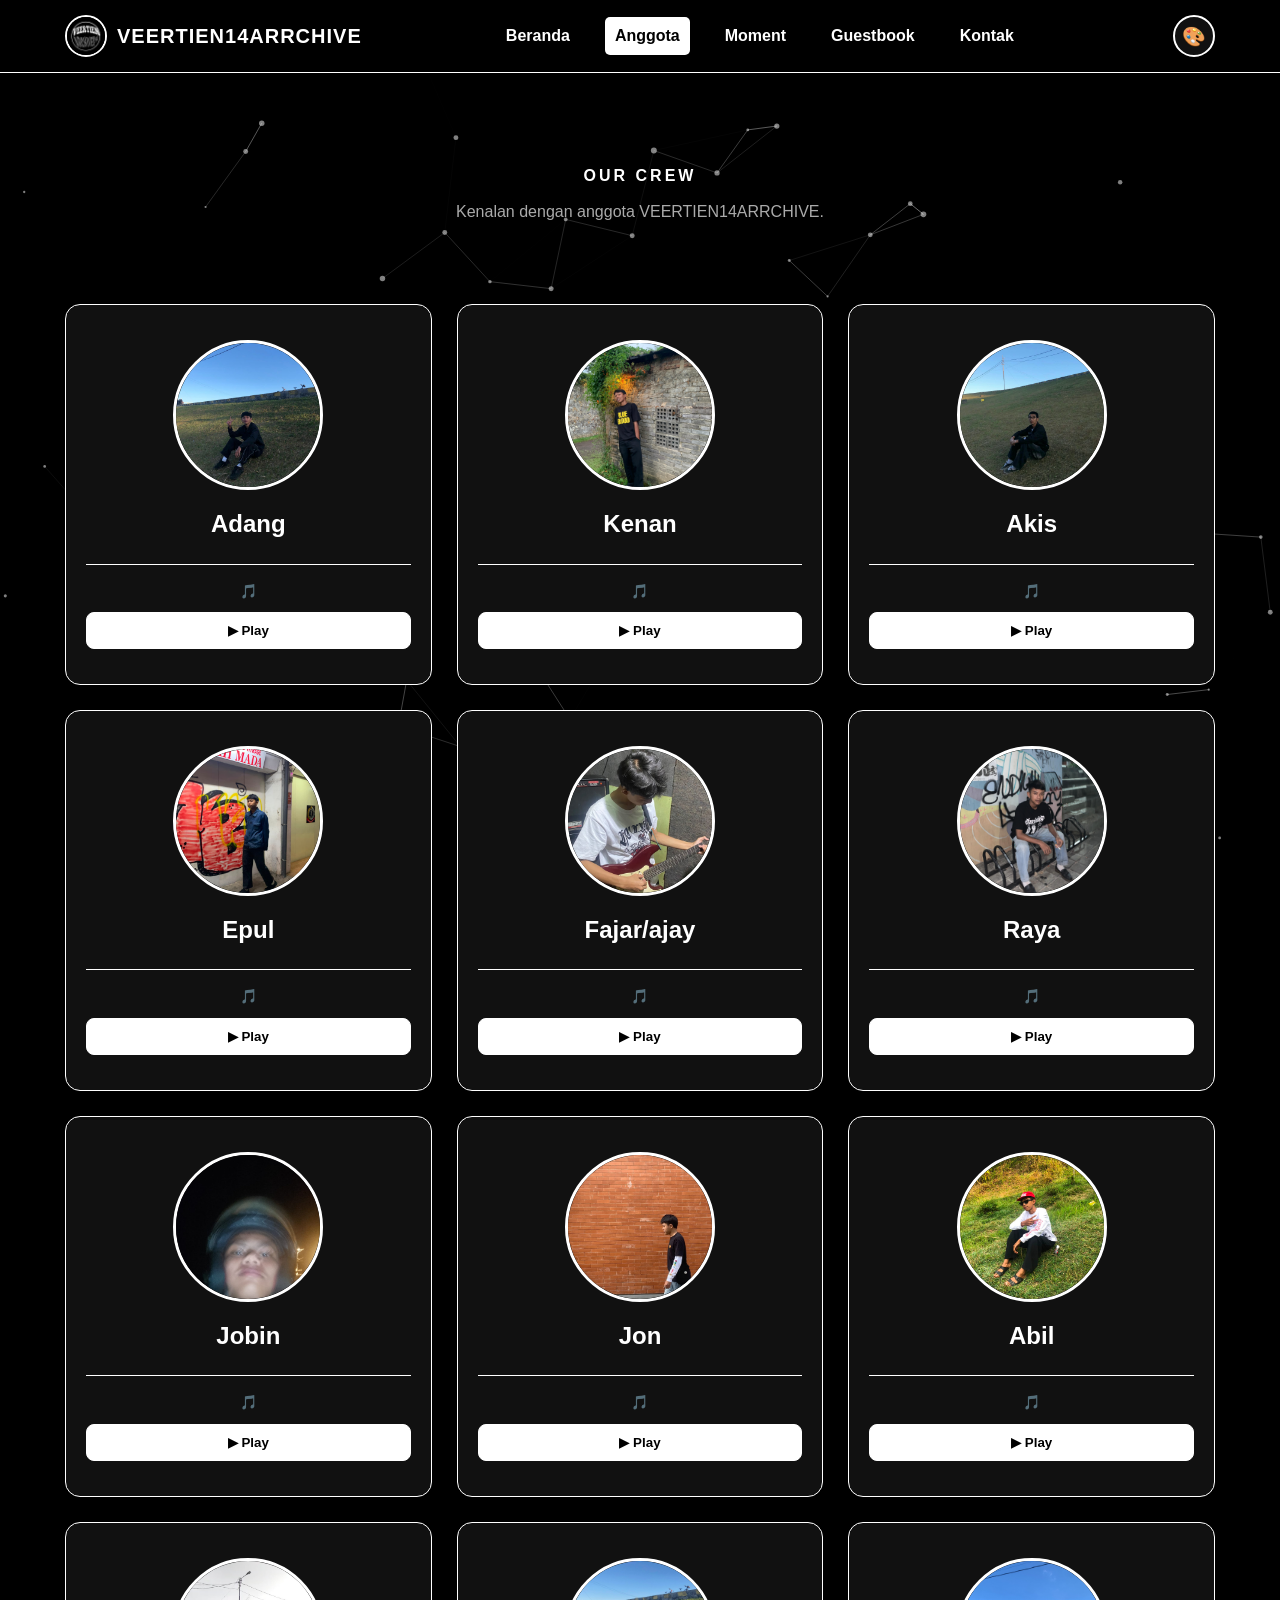
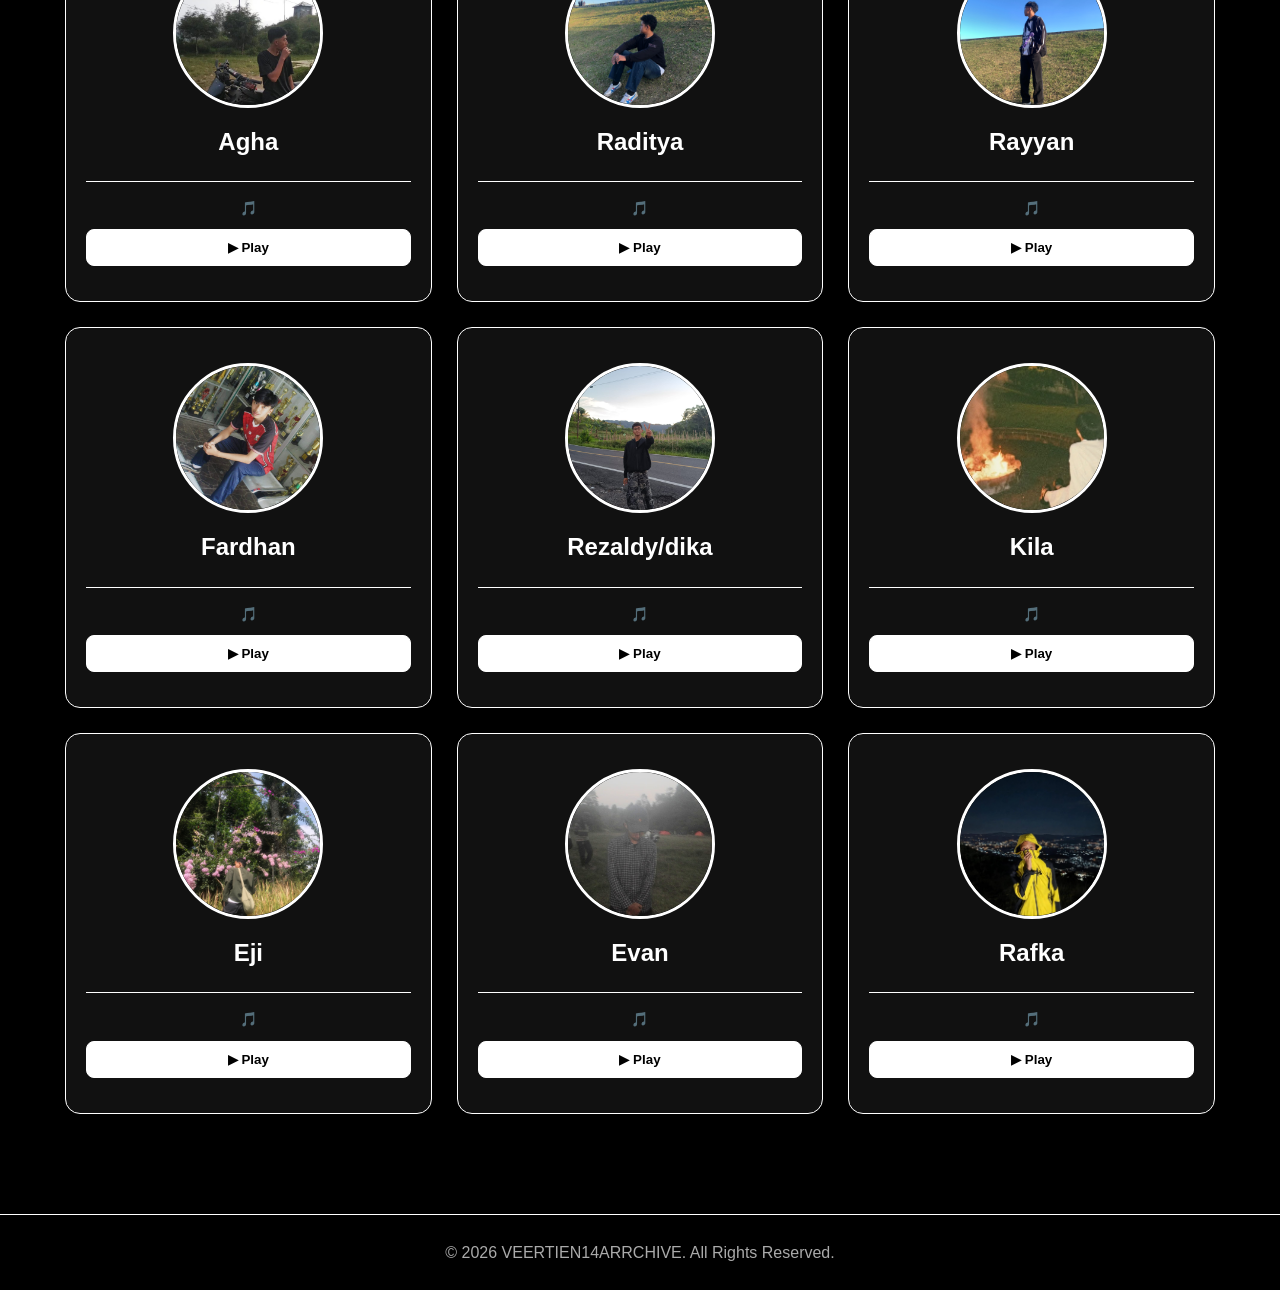
==== commit e36fddea: "update" ====
--- a/anggota.html
+++ b/anggota.html
@@ -689,7 +689,7 @@
 
     <img
         class="member-photo"
-        src="images/anggota15.jpg"
+        src="anggota15.jpeg"
         alt="Foto Kila"
         onclick="openMemberLightbox(
             'anggota15.jpeg',
@@ -698,10 +698,6 @@
         )"
     >
 
-    <div class="avatar">
-        15
-    </div>
-
     <h2>
         Kila
     </h2>
@@ -709,12 +705,12 @@
     <div class="music-player">
 
         <p>
-            🎵 Lagu Kila
+            🎵
         </p>
 
         <audio
             id="music15"
-            src="music/lagu15.mp3"
+            src="lagu15.mp3"
         ></audio>
 
         <button
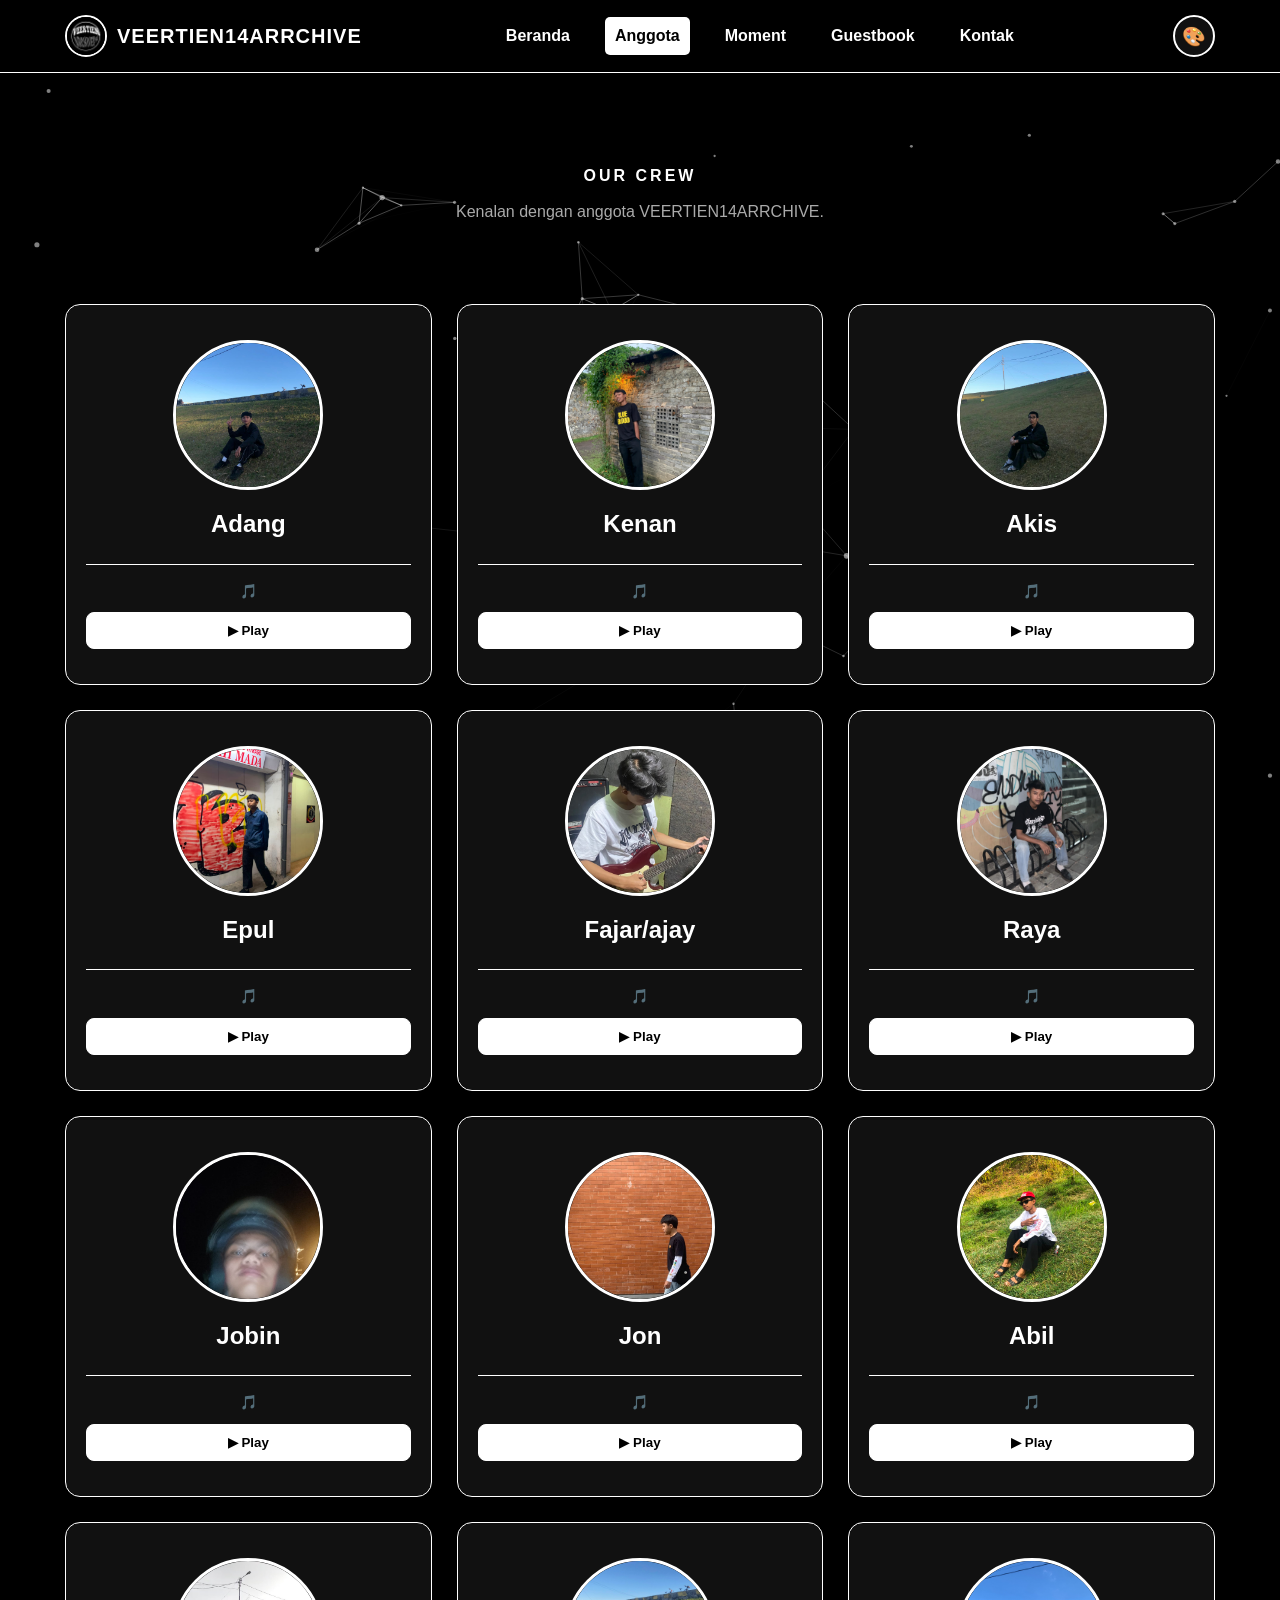
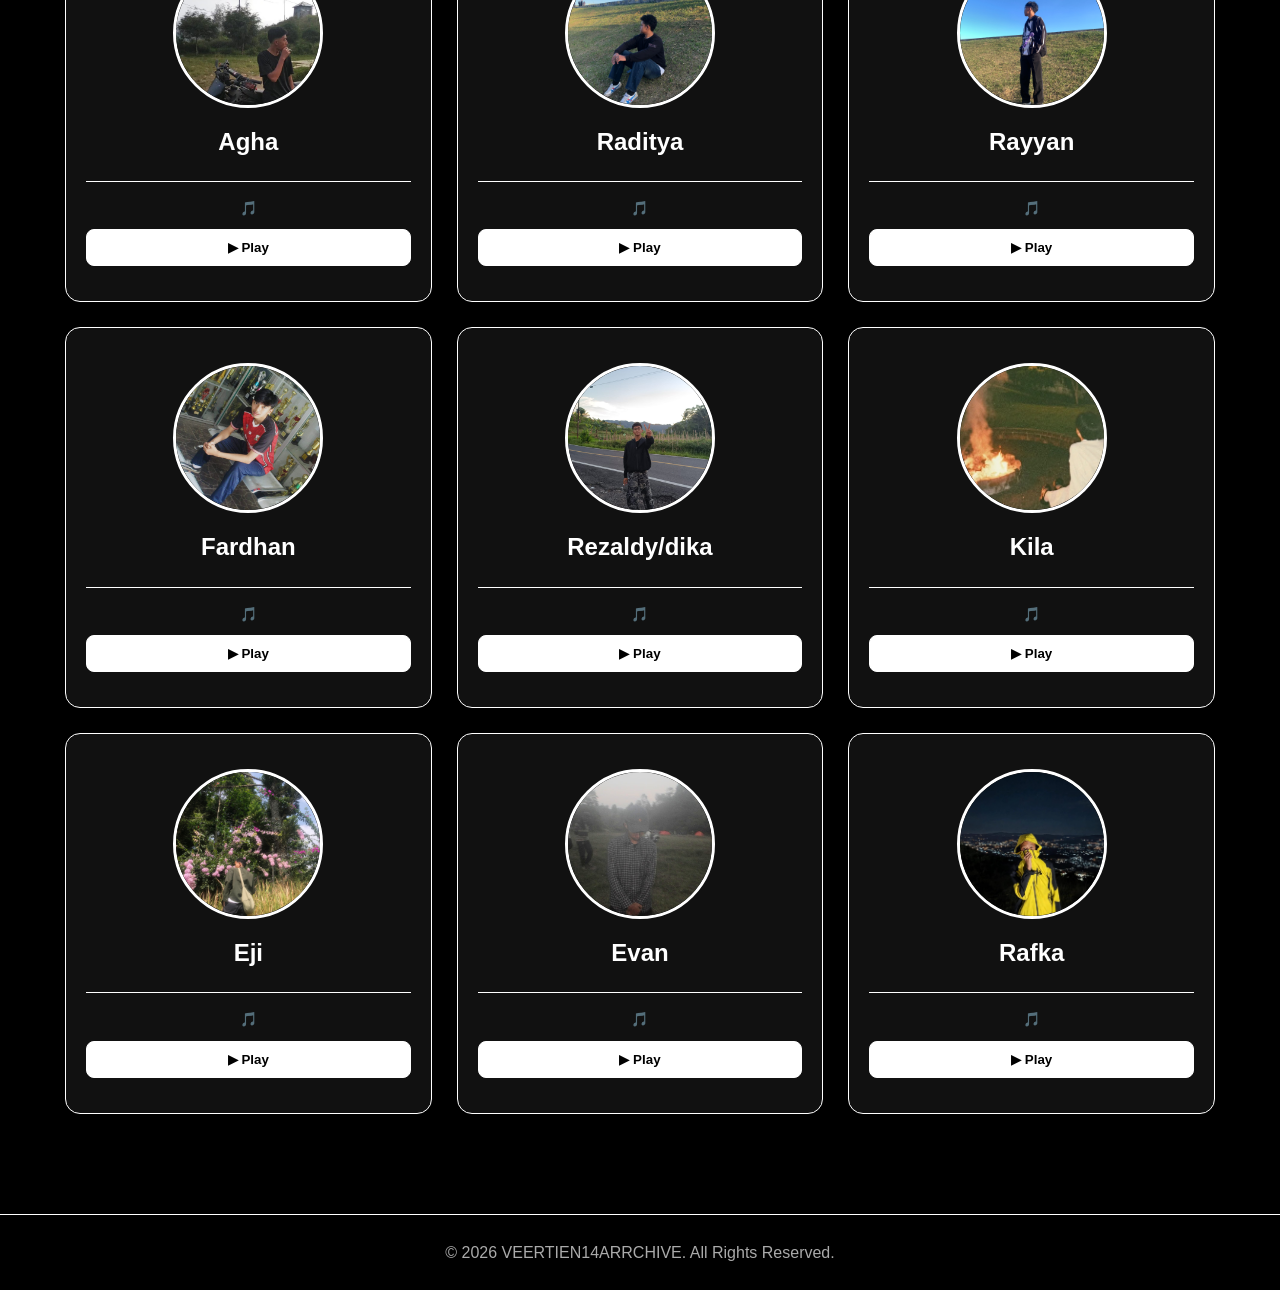
==== commit b75efc69: "update website" ====
--- a/anggota.html
+++ b/anggota.html
@@ -12,11 +12,6 @@
     <title>VEERTIEN14ARRCHIVE | Anggota</title>
 
     <link rel="stylesheet" href="style.css">
-    <link rel="manifest" href="manifest.json">
-
-<meta name="theme-color" content="#000000">
-
-<link rel="apple-touch-icon" href="logo.jpeg">
 </head>
 
 <body>
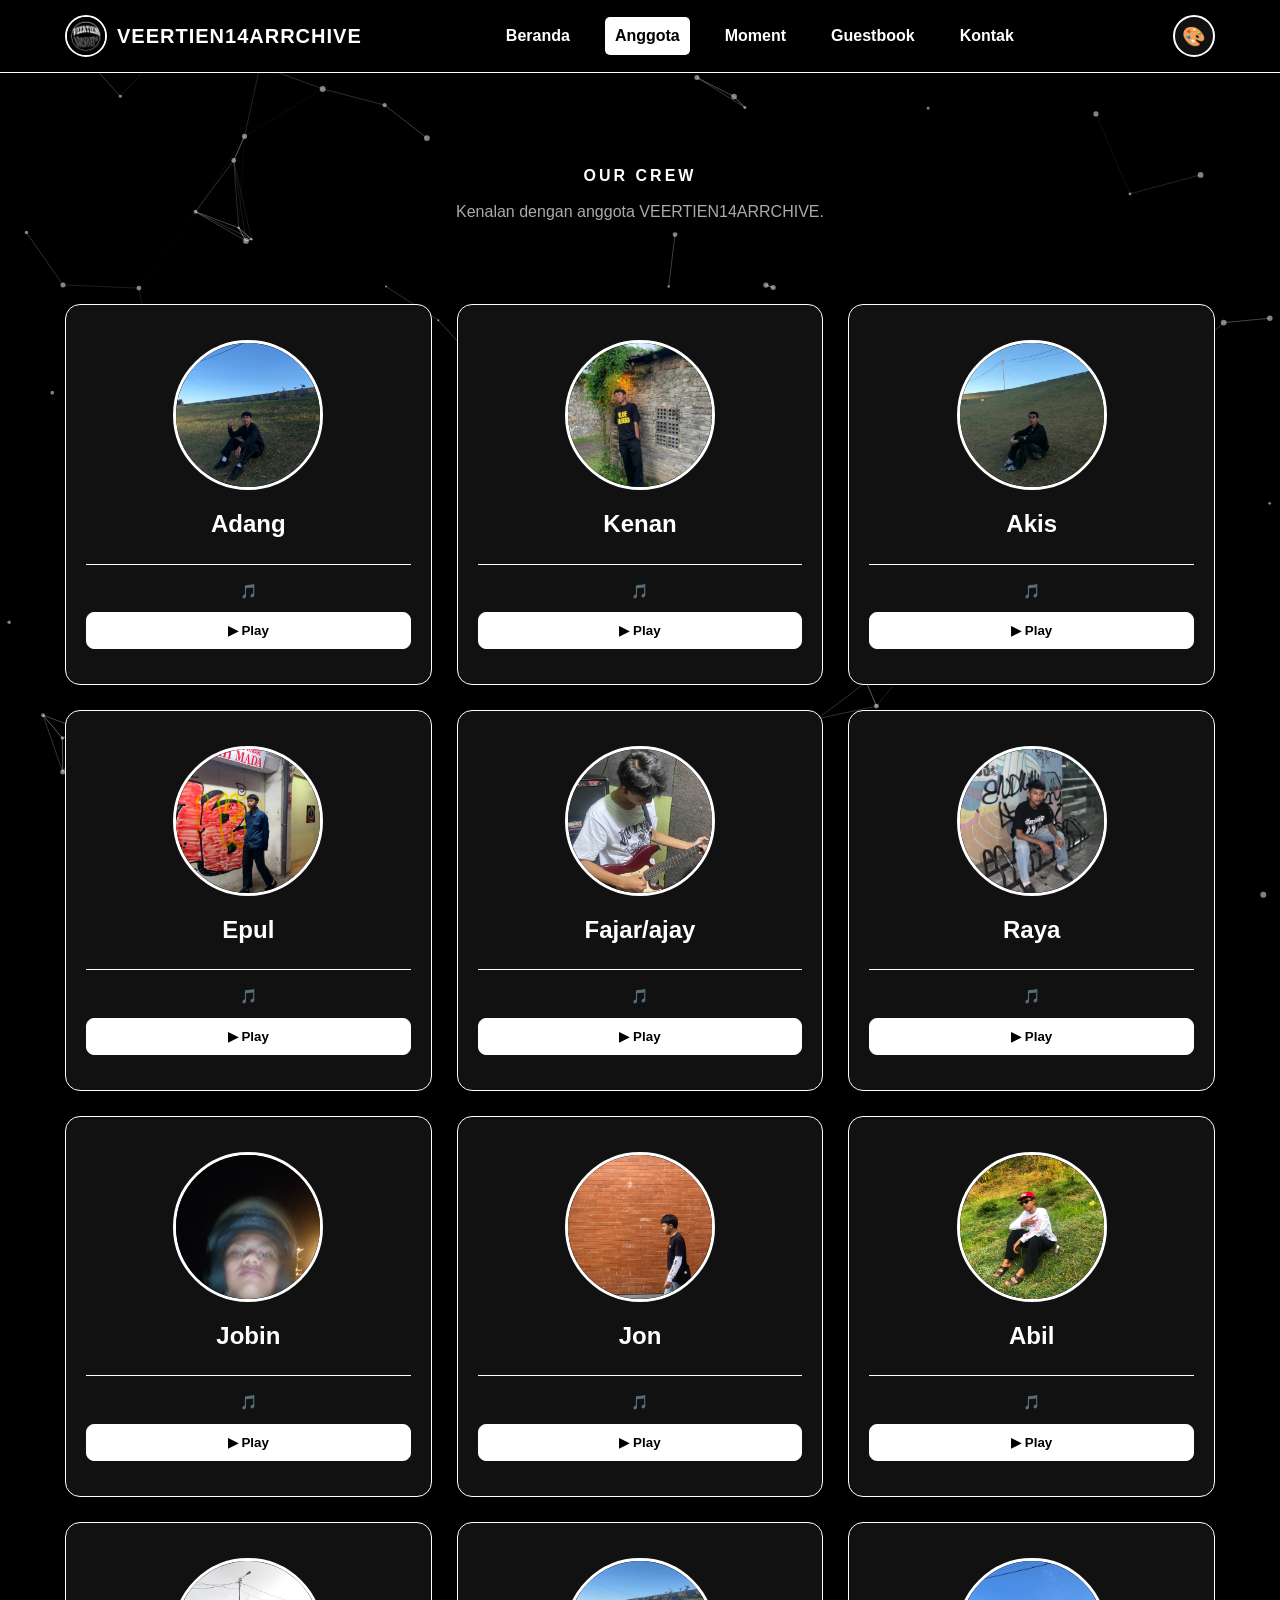
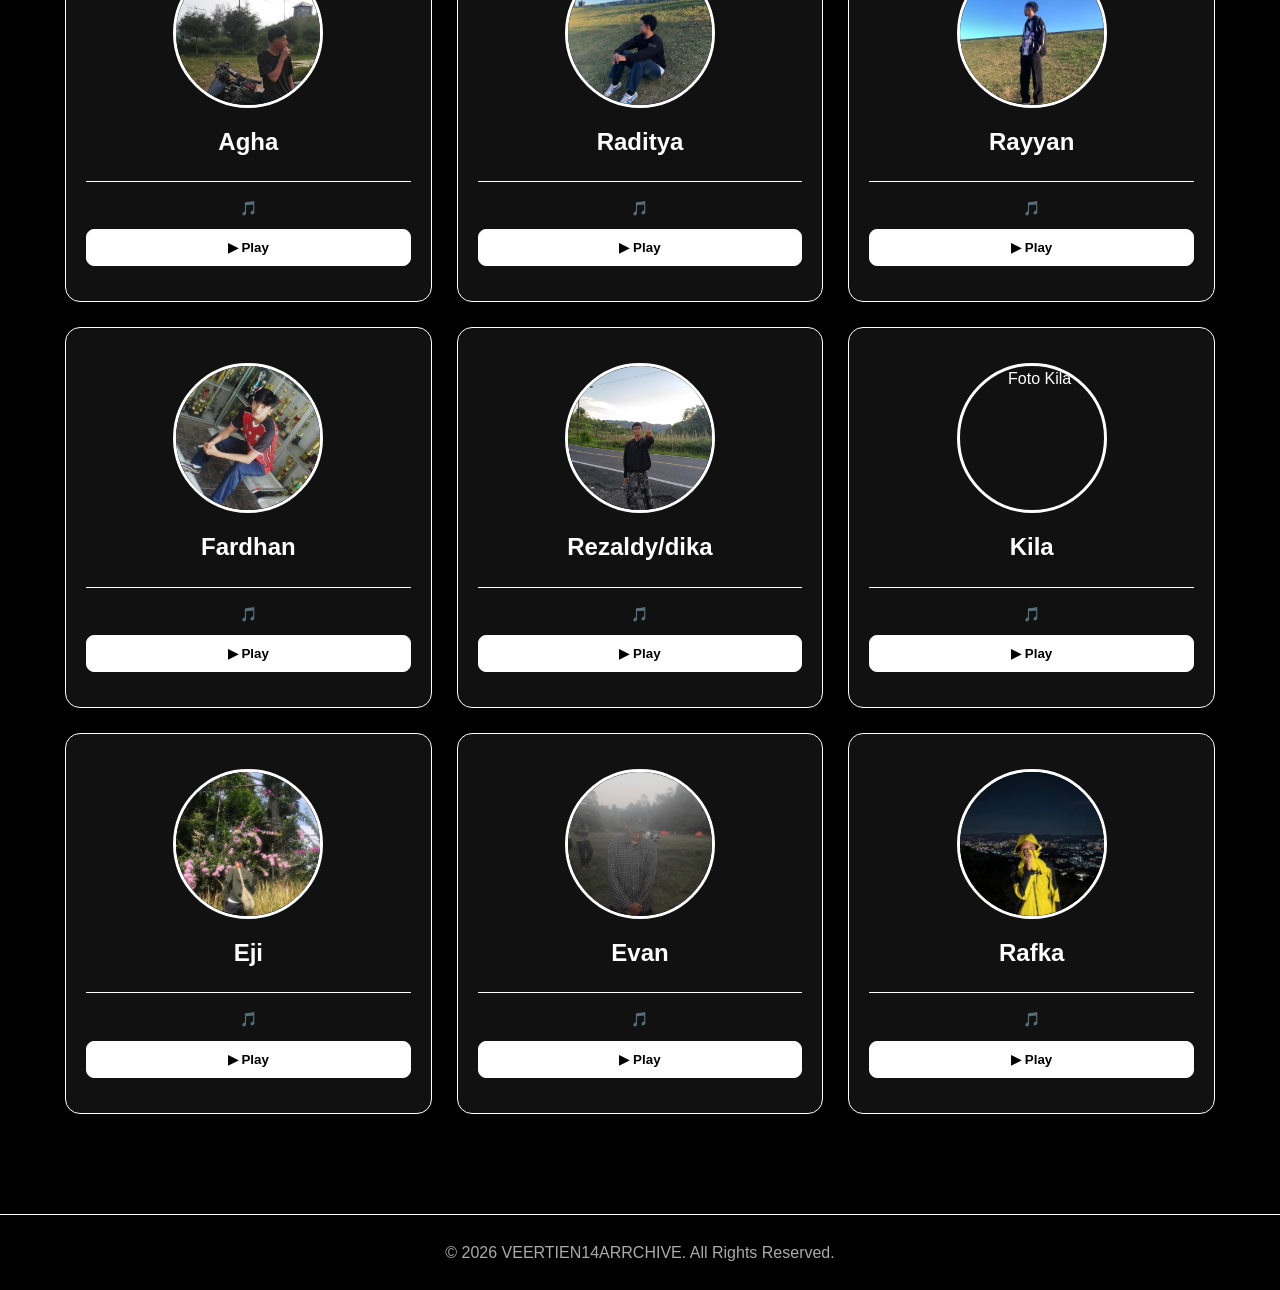
==== commit 13a61039: "update website" ====
--- a/anggota.html
+++ b/anggota.html
@@ -684,7 +684,7 @@
 
     <img
         class="member-photo"
-        src="anggota15.jpeg"
+        src=""
         alt="Foto Kila"
         onclick="openMemberLightbox(
             'anggota15.jpeg',
@@ -705,7 +705,7 @@
 
         <audio
             id="music15"
-            src="lagu15.mp3"
+            src=""
         ></audio>
 
         <button
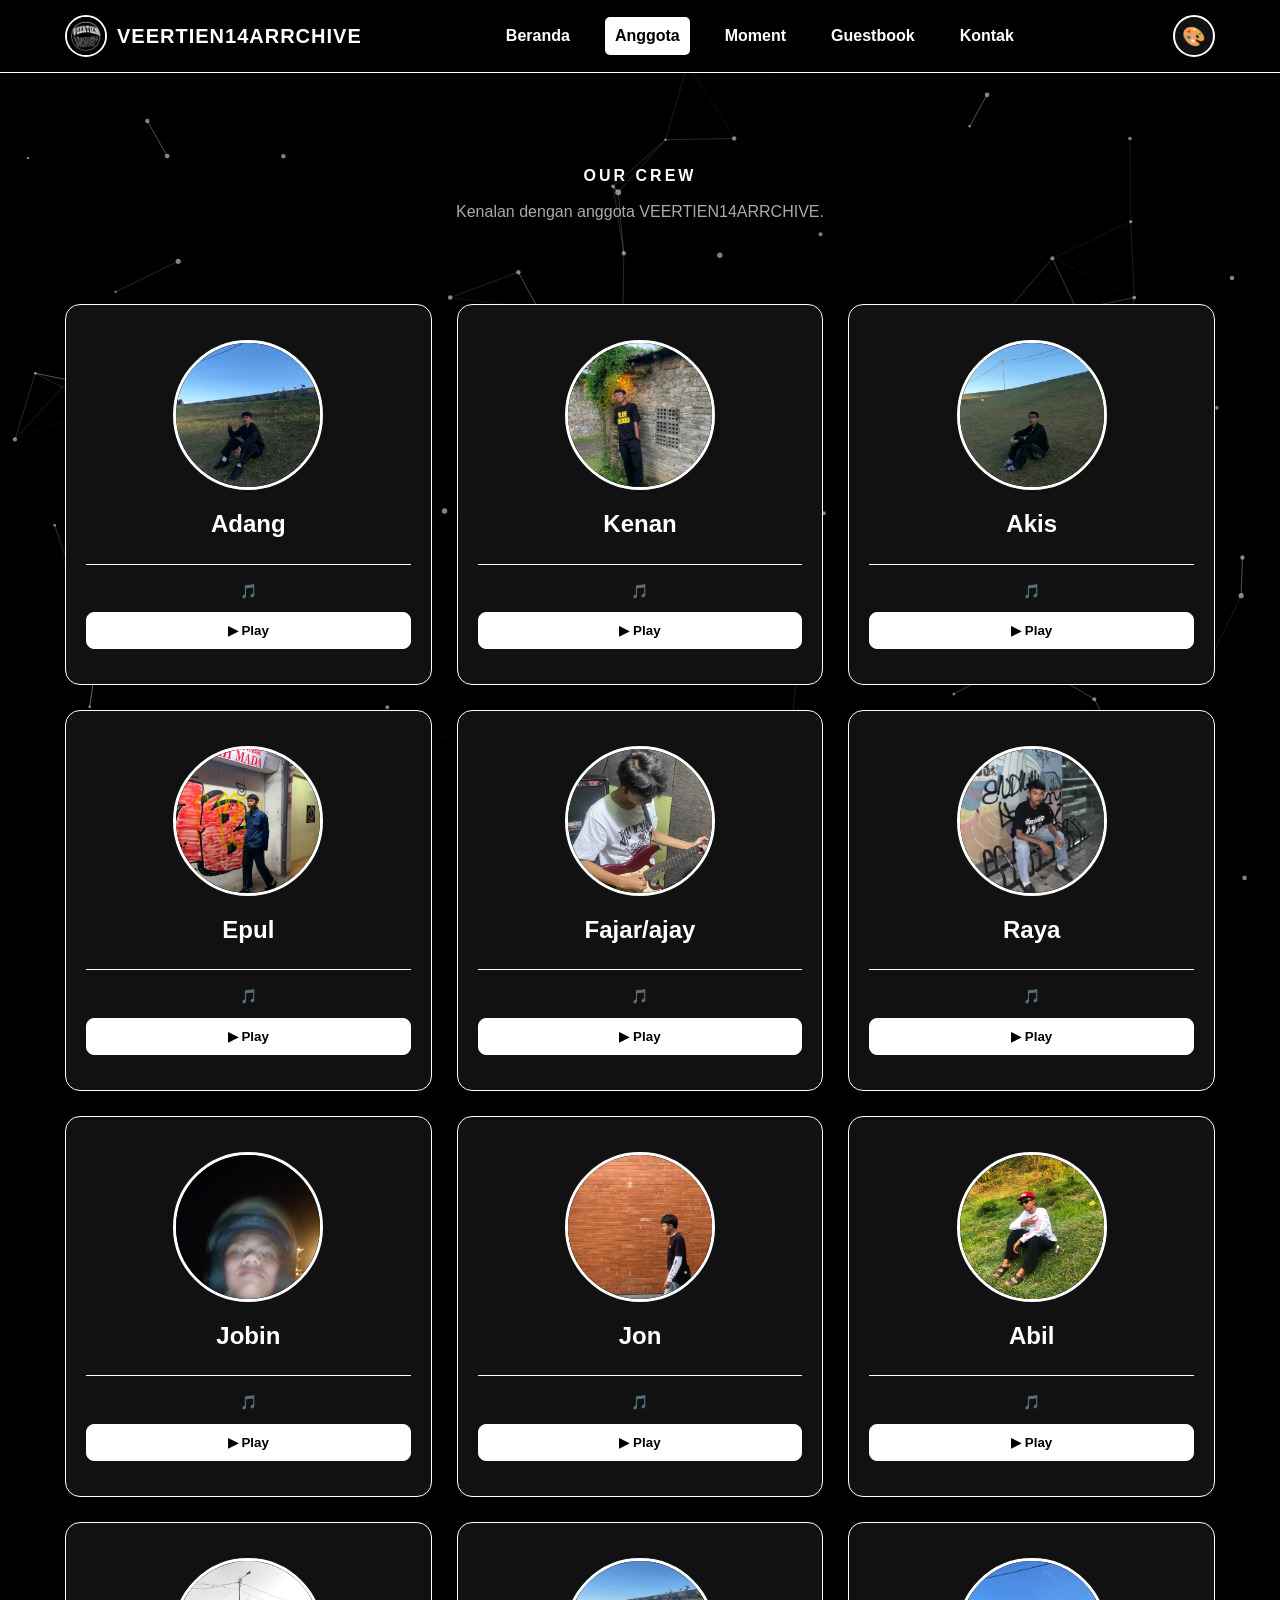
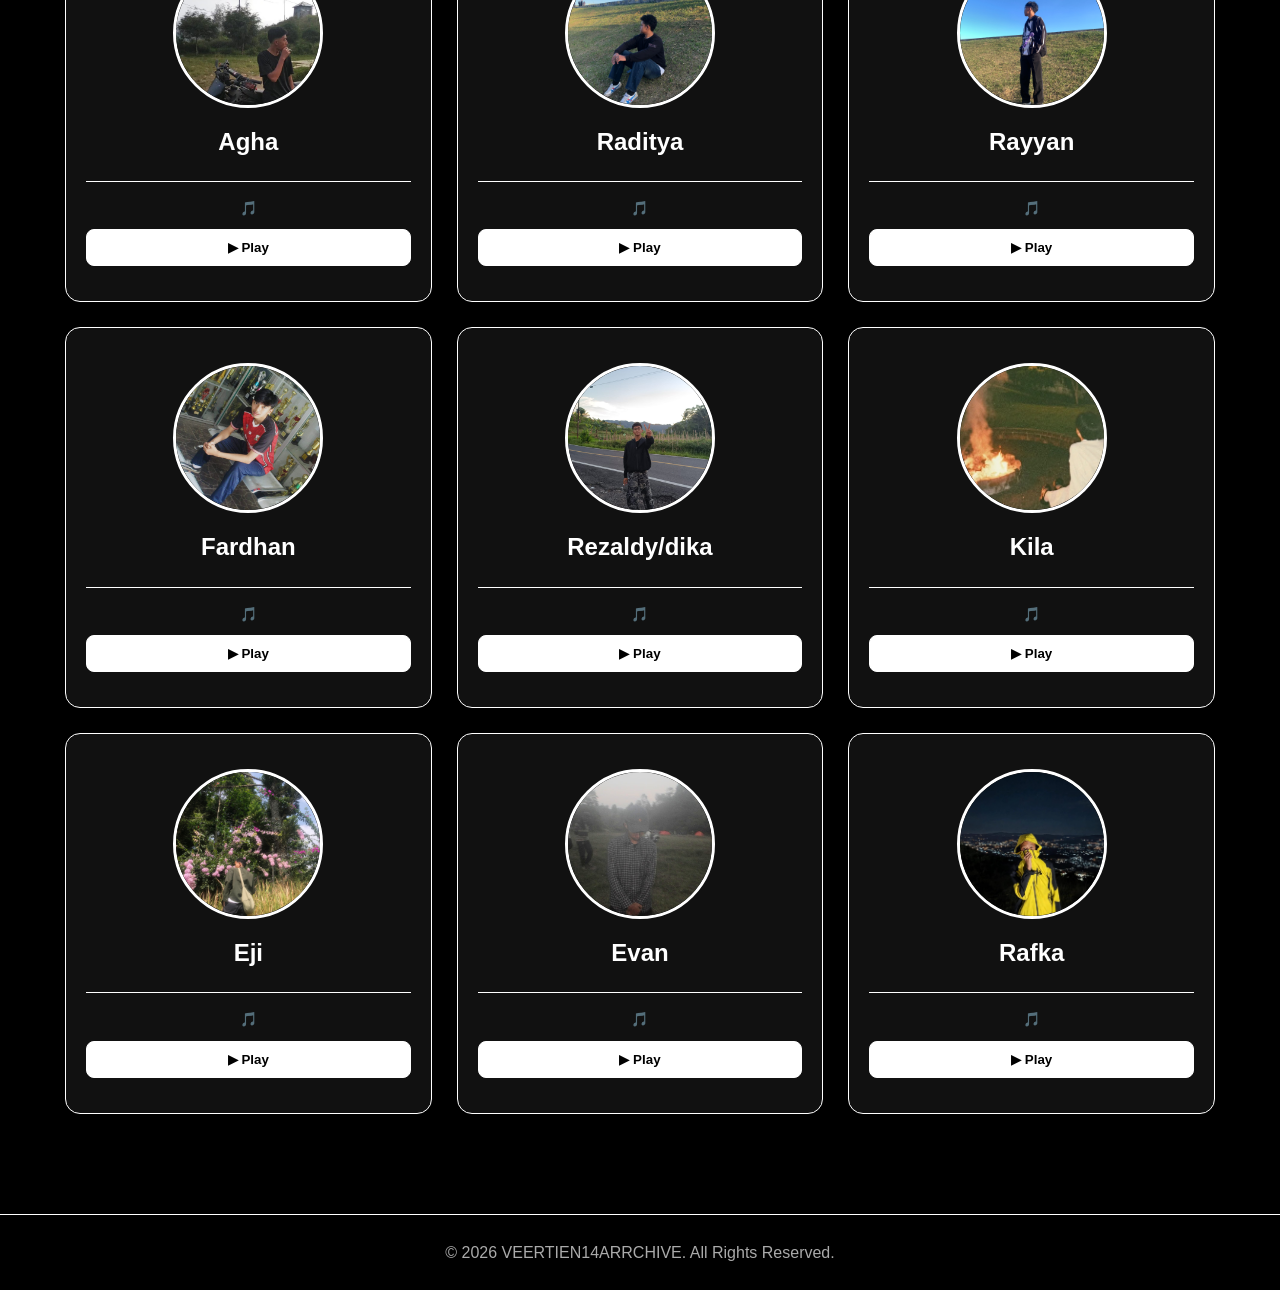
==== commit d3a8f066: "update website" ====
--- a/anggota.html
+++ b/anggota.html
@@ -684,7 +684,7 @@
 
     <img
         class="member-photo"
-        src=""
+        src="anggota15.jpeg"
         alt="Foto Kila"
         onclick="openMemberLightbox(
             'anggota15.jpeg',
@@ -705,7 +705,7 @@
 
         <audio
             id="music15"
-            src=""
+            src="lagu15.mp3"
         ></audio>
 
         <button
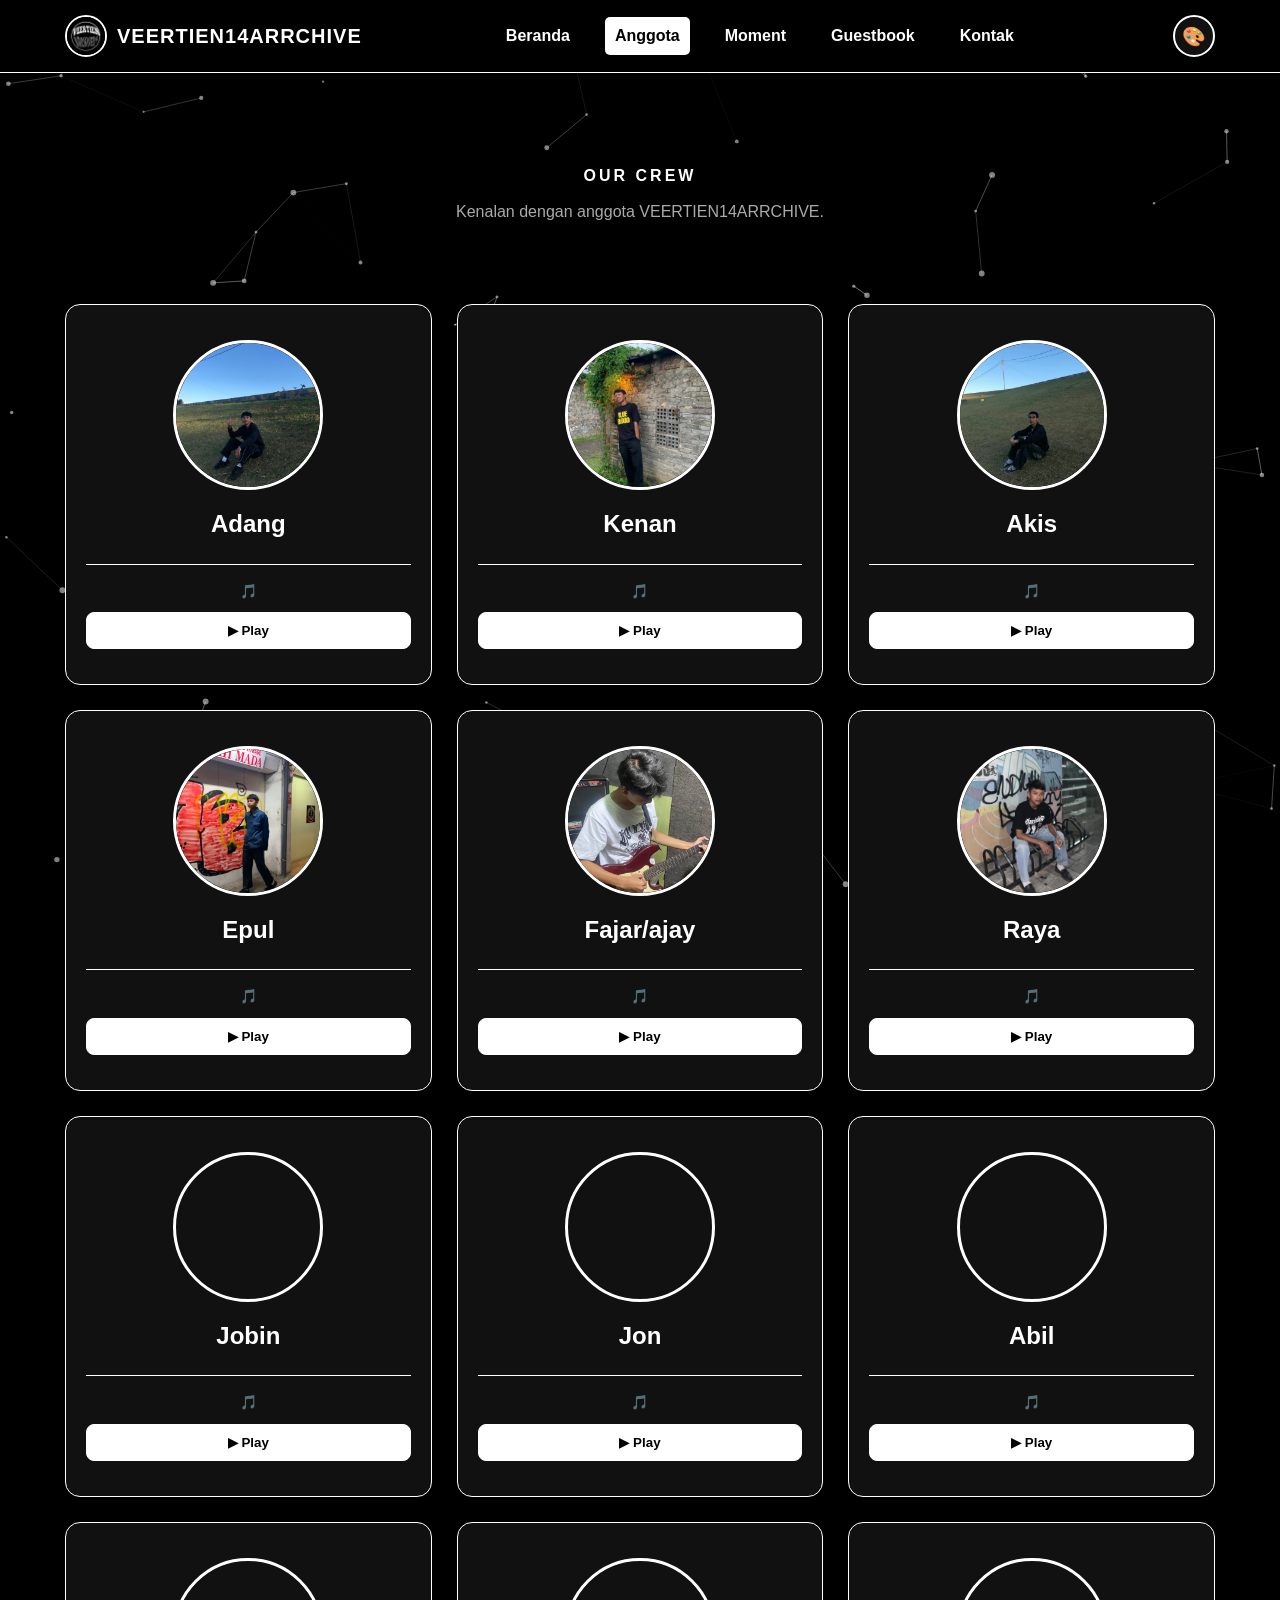
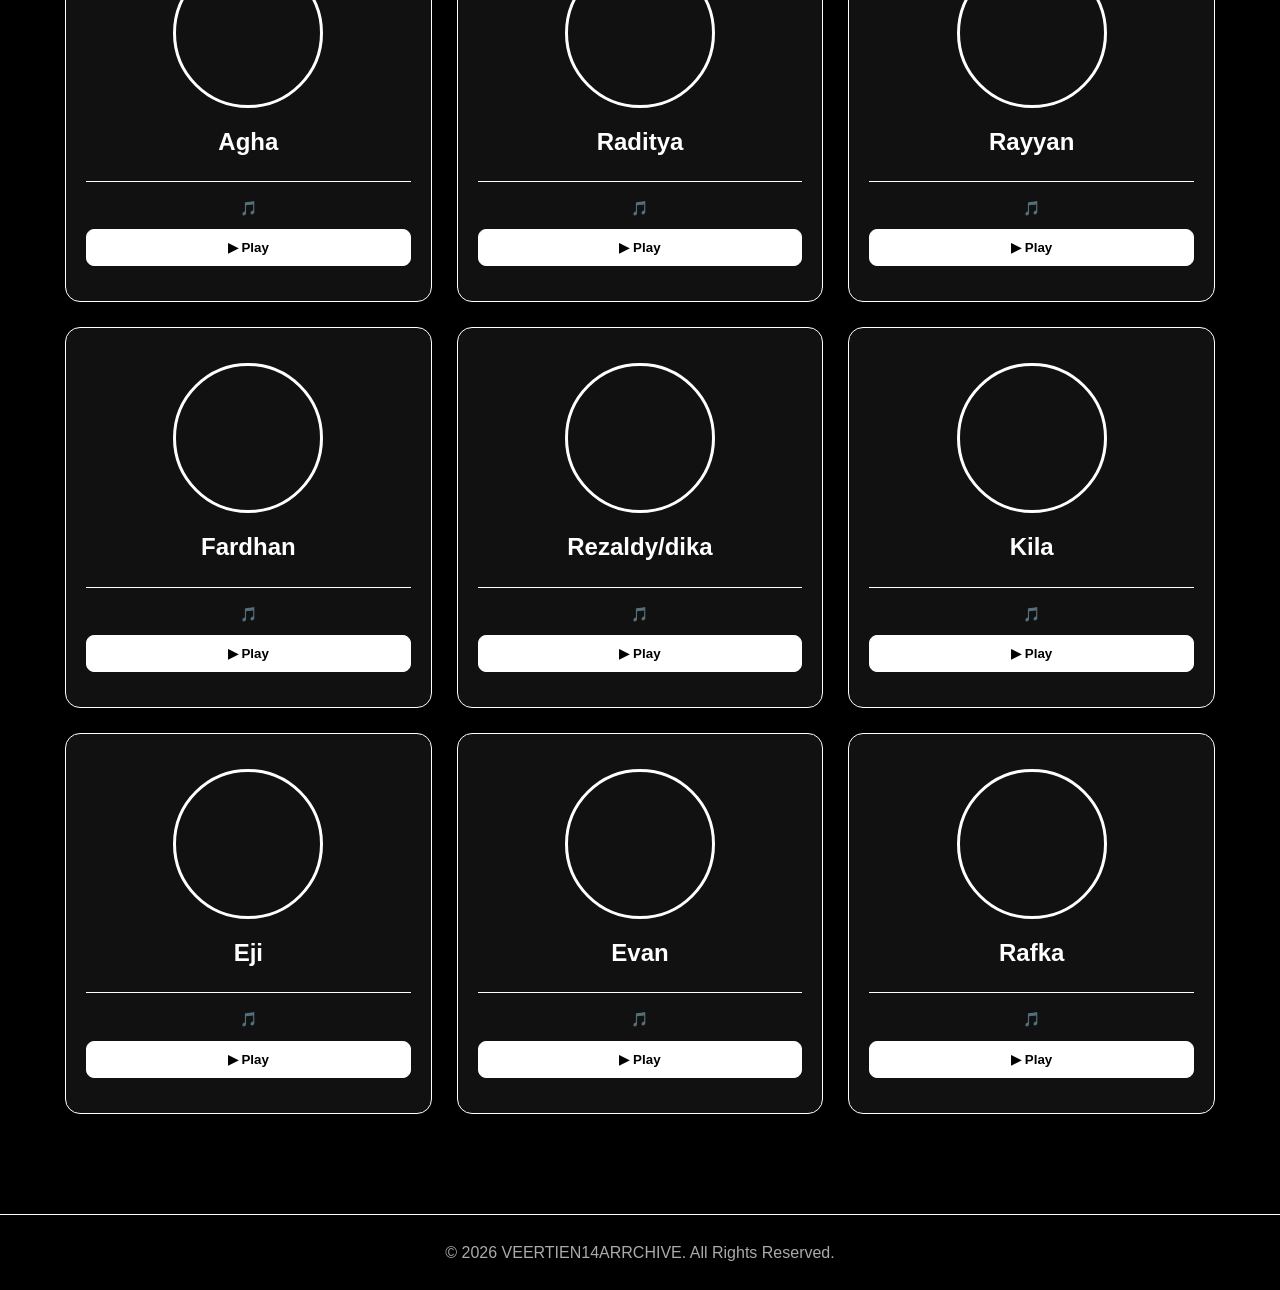
==== commit 4267983f: "Fix mobile member gallery and audio" ====
--- a/anggota.html
+++ b/anggota.html
@@ -111,6 +111,8 @@
         class="member-photo"
         src="anggota1.jpeg"
         alt="Foto Adang"
+        loading="lazy"
+        decoding="async"
         onclick="openMemberLightbox(
         'anggota1.jpeg',
         'Adang',
@@ -132,6 +134,7 @@
         <audio
             id="music1"
             src="lagu1.mp3"
+            preload="none"
         ></audio>
 
         <button
@@ -153,6 +156,8 @@
         class="member-photo"
         src="anggota2.jpeg"
         alt="Foto Kenan"
+        loading="lazy"
+        decoding="async"
         onclick="openMemberLightbox(
         'anggota2.jpeg',
         'Kenan',
@@ -172,6 +177,7 @@
         <audio
             id="music2"
             src="lagu2.mp3"
+            preload="none"
         ></audio>
 
         <button
@@ -193,6 +199,8 @@
         class="member-photo"
         src="anggota3.jpeg"
         alt="Foto Akis"
+        loading="lazy"
+        decoding="async"
         onclick="openMemberLightbox(
         'anggota3.jpeg',
         'Akis',
@@ -212,6 +220,7 @@
         <audio
             id="music3"
             src="lagu3.mp3"
+            preload="none"
         ></audio>
 
         <button
@@ -233,6 +242,8 @@
         class="member-photo"
         src="anggota4.jpeg"
         alt="Foto Epul"
+        loading="lazy"
+        decoding="async"
         onclick="openMemberLightbox(
         'anggota4.jpeg',
         'Epul',
@@ -254,6 +265,7 @@
         <audio
             id="music4"
             src="lagu4.mp3"
+            preload="none"
         ></audio>
 
         <button
@@ -275,6 +287,8 @@
         class="member-photo"
         src="anggota5.jpeg"
         alt="Foto Fajar/Ajay"
+        loading="lazy"
+        decoding="async"
         onclick="openMemberLightbox(
         'anggota5.jpeg',
         'Fajar/ajay',
@@ -296,6 +310,7 @@
         <audio
             id="music5"
             src="lagu5.mp3"
+            preload="none"
         ></audio>
 
         <button
@@ -317,6 +332,8 @@
         class="member-photo"
         src="anggota6.jpeg"
         alt="Foto Raya"
+        loading="lazy"
+        decoding="async"
         onclick="openMemberLightbox(
         'anggota6.jpeg',
         'Raya',
@@ -338,6 +355,7 @@
         <audio
             id="music6"
             src="lagu6.mp3"
+            preload="none"
         ></audio>
 
         <button
@@ -359,6 +377,8 @@
         class="member-photo"
         src="anggota7.jpeg"
         alt="Foto Jobin"
+        loading="lazy"
+        decoding="async"
         onclick="openMemberLightbox(
         'anggota7.jpeg',
         'Jobin',
@@ -380,6 +400,7 @@
         <audio
             id="music7"
             src="lagu7.mp3"
+            preload="none"
         ></audio>
 
         <button
@@ -401,6 +422,8 @@
         class="member-photo"
         src="anggota8.jpeg"
         alt="Foto Jon"
+        loading="lazy"
+        decoding="async"
         onclick="openMemberLightbox(
         'anggota8.jpeg',
         'Jon',
@@ -422,6 +445,7 @@
         <audio
             id="music8"
             src="lagu8.mp3"
+            preload="none"
         ></audio>
 
         <button
@@ -443,6 +467,8 @@
         class="member-photo"
         src="anggota9.jpeg"
         alt="Foto Abil"
+        loading="lazy"
+        decoding="async"
         onclick="openMemberLightbox(
         'anggota9.jpeg',
         'Abil',
@@ -462,6 +488,7 @@
         <audio
             id="music9"
             src="lagu9.mp3"
+            preload="none"
         ></audio>
 
         <button
@@ -483,6 +510,8 @@
         class="member-photo"
         src="anggota10.jpeg"
         alt="Foto Agha"
+        loading="lazy"
+        decoding="async"
         onclick="openMemberLightbox(
         'anggota10.jpeg',
         'Agha',
@@ -504,6 +533,7 @@
         <audio
             id="music10"
             src="lagu10.mp3"
+            preload="none"
         ></audio>
 
         <button
@@ -525,6 +555,8 @@
         class="member-photo"
         src="anggota11.jpeg"
         alt="Foto Raditya"
+        loading="lazy"
+        decoding="async"
         onclick="openMemberLightbox(
         'anggota11.jpeg',
         'Raditya',
@@ -544,6 +576,7 @@
         <audio
             id="music11"
             src="lagu11.mp3"
+            preload="none"
         ></audio>
 
         <button
@@ -565,6 +598,8 @@
         class="member-photo"
         src="anggota12.jpeg"
         alt="Foto Rayyan"
+        loading="lazy"
+        decoding="async"
         onclick="openMemberLightbox(
         'anggota12.jpeg',
         'Rayyan',
@@ -584,6 +619,7 @@
         <audio
             id="music12"
             src="lagu12.mp3"
+            preload="none"
         ></audio>
 
         <button
@@ -605,6 +641,8 @@
         class="member-photo"
         src="anggota13.jpeg"
         alt="Foto Fardhan"
+        loading="lazy"
+        decoding="async"
         onclick="openMemberLightbox(
         'anggota13.jpeg',
         'Fardhan',
@@ -624,6 +662,7 @@
         <audio
             id="music13"
             src="lagu13.mp3"
+            preload="none"
         ></audio>
 
         <button
@@ -645,6 +684,8 @@
         class="member-photo"
         src="anggota14.jpeg"
         alt="Foto Rezaldy/dika"
+        loading="lazy"
+        decoding="async"
         onclick="openMemberLightbox(
             'anggota14.jpeg',
             'Rezaldy/dika',
@@ -665,6 +706,7 @@
         <audio
             id="music14"
             src="lagu14.mp3"
+            preload="none"
         ></audio>
 
         <button
@@ -686,6 +728,8 @@
         class="member-photo"
         src="anggota15.jpeg"
         alt="Foto Kila"
+        loading="lazy"
+        decoding="async"
         onclick="openMemberLightbox(
             'anggota15.jpeg',
             'Kila',
@@ -706,6 +750,7 @@
         <audio
             id="music15"
             src="lagu15.mp3"
+            preload="none"
         ></audio>
 
         <button
@@ -727,6 +772,8 @@
         class="member-photo"
         src="anggota16.jpeg"
         alt="Foto Eji"
+        loading="lazy"
+        decoding="async"
         onclick="openMemberLightbox(
             'anggota16.jpeg',
             'Eji',
@@ -747,6 +794,7 @@
         <audio
             id="music16"
             src="lagu16.mp3"
+            preload="none"
         ></audio>
 
         <button
@@ -768,6 +816,8 @@
         class="member-photo"
         src="anggota17.jpeg"
         alt="Foto Evan"
+        loading="lazy"
+        decoding="async"
         onclick="openMemberLightbox(
             'anggota17.jpeg',
             'Evan',
@@ -788,6 +838,7 @@
         <audio
             id="music17"
             src="lagu17.mp3"
+            preload="none"
         ></audio>
 
         <button
@@ -809,6 +860,8 @@
         class="member-photo"
         src="anggota18.jpeg"
         alt="Foto Rafka"
+        loading="lazy"
+        decoding="async"
         onclick="openMemberLightbox(
             'anggota18.jpeg',
             'Rafka',
@@ -829,6 +882,7 @@
         <audio
             id="music18"
             src="lagu18.mp3"
+            preload="none"
         ></audio>
 
         <button
--- a/style.css
+++ b/style.css
@@ -554,6 +554,24 @@
     color: var(--text);
 }
 
+@media (hover: none), (pointer: coarse) {
+    .member-card:hover {
+        transform: none;
+        background: var(--bg-secondary);
+        color: var(--text);
+    }
+
+    .member-card:hover .member-photo {
+        transform: none;
+    }
+
+    .play-btn:hover {
+        transform: none;
+        background: var(--button-bg);
+        color: var(--button-text);
+    }
+}
+
 /* =========================================================
    CONTACT
 ========================================================= */
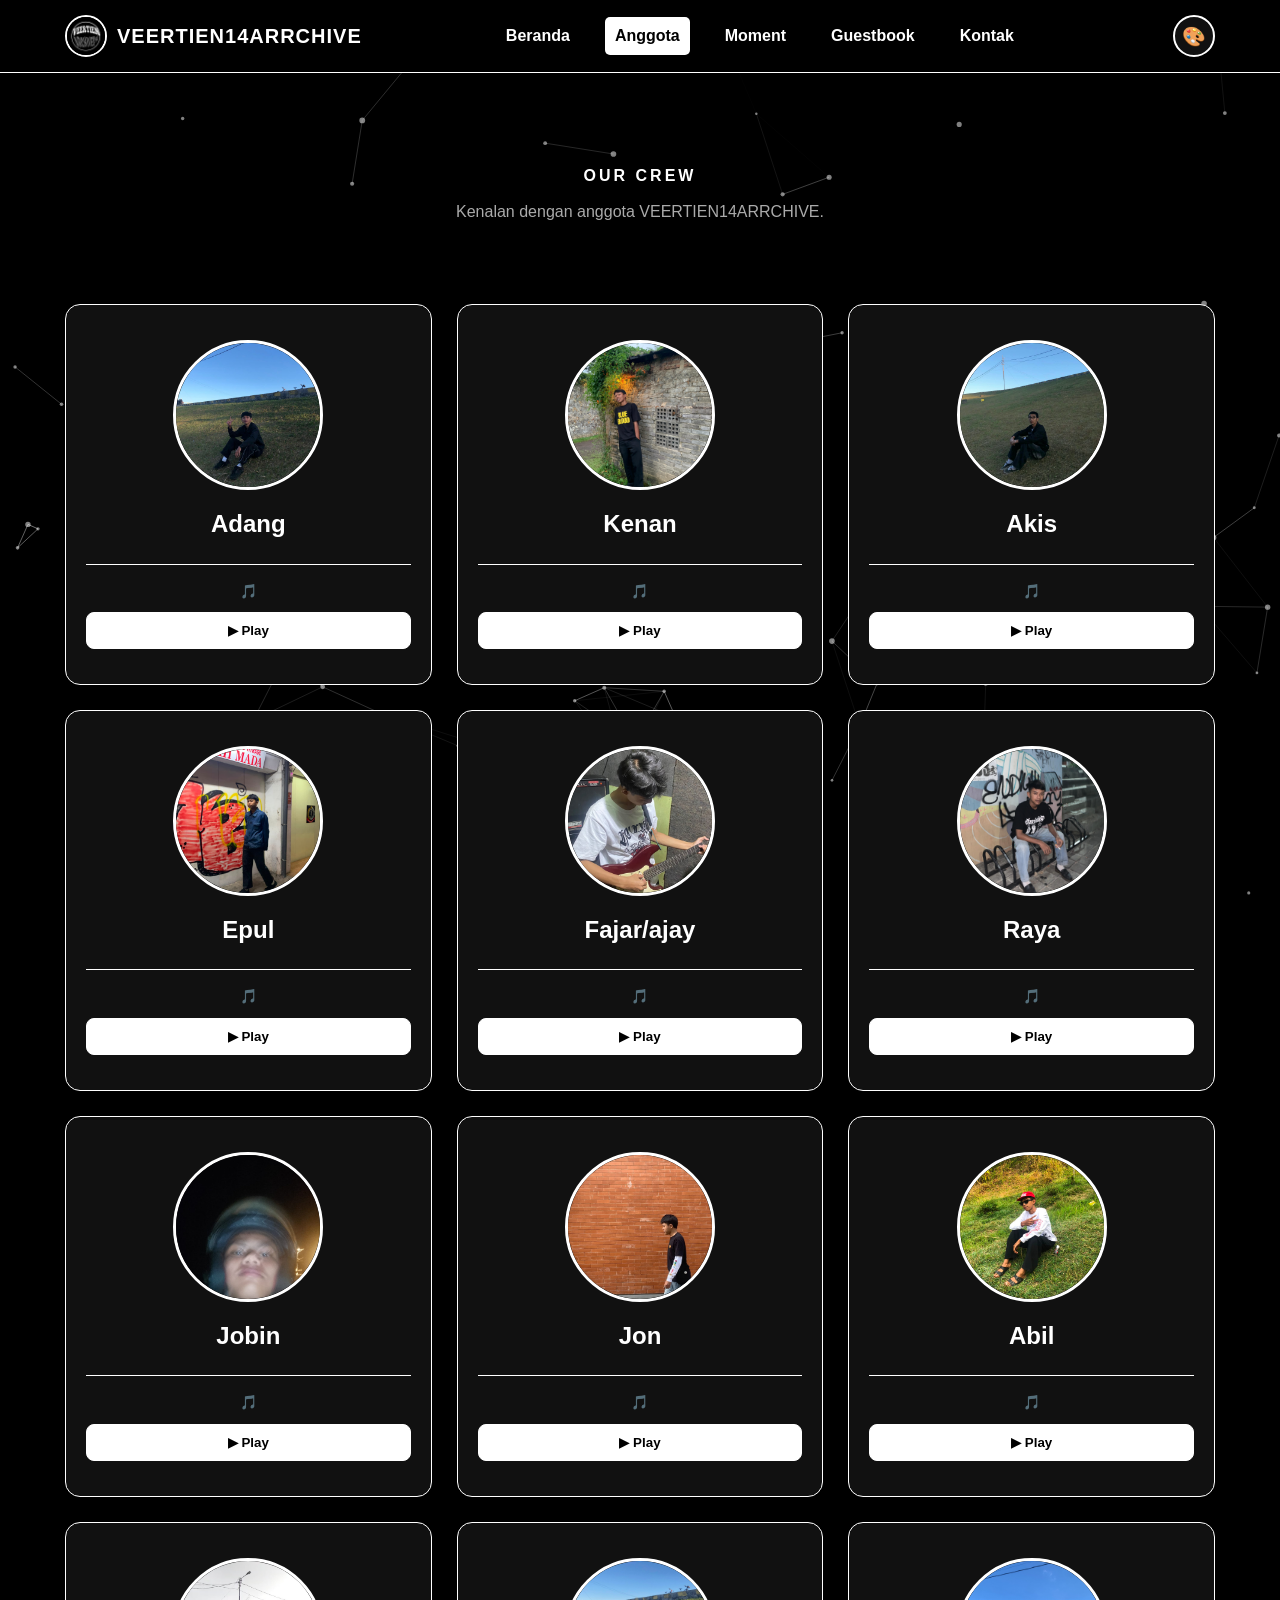
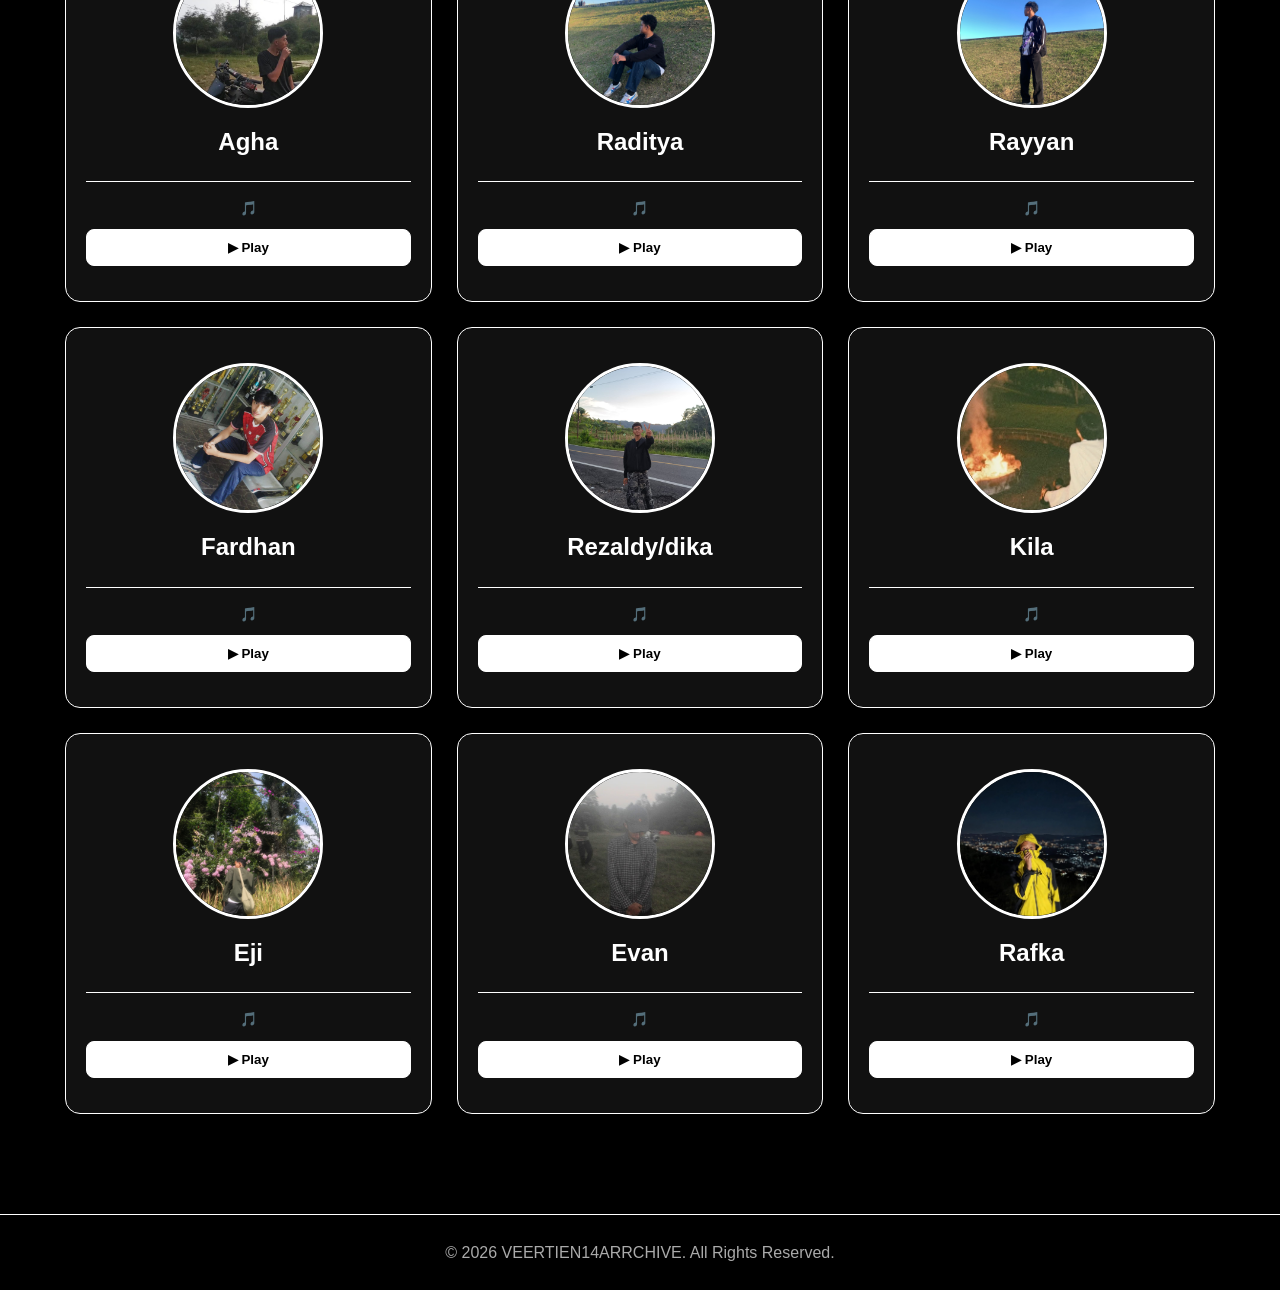
==== commit e86bcb83: "update website" ====
--- a/anggota.html
+++ b/anggota.html
@@ -111,8 +111,6 @@
         class="member-photo"
         src="anggota1.jpeg"
         alt="Foto Adang"
-        loading="lazy"
-        decoding="async"
         onclick="openMemberLightbox(
         'anggota1.jpeg',
         'Adang',
@@ -134,7 +132,6 @@
         <audio
             id="music1"
             src="lagu1.mp3"
-            preload="none"
         ></audio>
 
         <button
@@ -156,8 +153,6 @@
         class="member-photo"
         src="anggota2.jpeg"
         alt="Foto Kenan"
-        loading="lazy"
-        decoding="async"
         onclick="openMemberLightbox(
         'anggota2.jpeg',
         'Kenan',
@@ -177,7 +172,6 @@
         <audio
             id="music2"
             src="lagu2.mp3"
-            preload="none"
         ></audio>
 
         <button
@@ -199,8 +193,6 @@
         class="member-photo"
         src="anggota3.jpeg"
         alt="Foto Akis"
-        loading="lazy"
-        decoding="async"
         onclick="openMemberLightbox(
         'anggota3.jpeg',
         'Akis',
@@ -220,7 +212,6 @@
         <audio
             id="music3"
             src="lagu3.mp3"
-            preload="none"
         ></audio>
 
         <button
@@ -242,8 +233,6 @@
         class="member-photo"
         src="anggota4.jpeg"
         alt="Foto Epul"
-        loading="lazy"
-        decoding="async"
         onclick="openMemberLightbox(
         'anggota4.jpeg',
         'Epul',
@@ -265,7 +254,6 @@
         <audio
             id="music4"
             src="lagu4.mp3"
-            preload="none"
         ></audio>
 
         <button
@@ -287,8 +275,6 @@
         class="member-photo"
         src="anggota5.jpeg"
         alt="Foto Fajar/Ajay"
-        loading="lazy"
-        decoding="async"
         onclick="openMemberLightbox(
         'anggota5.jpeg',
         'Fajar/ajay',
@@ -310,7 +296,6 @@
         <audio
             id="music5"
             src="lagu5.mp3"
-            preload="none"
         ></audio>
 
         <button
@@ -332,8 +317,6 @@
         class="member-photo"
         src="anggota6.jpeg"
         alt="Foto Raya"
-        loading="lazy"
-        decoding="async"
         onclick="openMemberLightbox(
         'anggota6.jpeg',
         'Raya',
@@ -355,7 +338,6 @@
         <audio
             id="music6"
             src="lagu6.mp3"
-            preload="none"
         ></audio>
 
         <button
@@ -377,8 +359,6 @@
         class="member-photo"
         src="anggota7.jpeg"
         alt="Foto Jobin"
-        loading="lazy"
-        decoding="async"
         onclick="openMemberLightbox(
         'anggota7.jpeg',
         'Jobin',
@@ -400,7 +380,6 @@
         <audio
             id="music7"
             src="lagu7.mp3"
-            preload="none"
         ></audio>
 
         <button
@@ -422,8 +401,6 @@
         class="member-photo"
         src="anggota8.jpeg"
         alt="Foto Jon"
-        loading="lazy"
-        decoding="async"
         onclick="openMemberLightbox(
         'anggota8.jpeg',
         'Jon',
@@ -445,7 +422,6 @@
         <audio
             id="music8"
             src="lagu8.mp3"
-            preload="none"
         ></audio>
 
         <button
@@ -467,8 +443,6 @@
         class="member-photo"
         src="anggota9.jpeg"
         alt="Foto Abil"
-        loading="lazy"
-        decoding="async"
         onclick="openMemberLightbox(
         'anggota9.jpeg',
         'Abil',
@@ -488,7 +462,6 @@
         <audio
             id="music9"
             src="lagu9.mp3"
-            preload="none"
         ></audio>
 
         <button
@@ -510,8 +483,6 @@
         class="member-photo"
         src="anggota10.jpeg"
         alt="Foto Agha"
-        loading="lazy"
-        decoding="async"
         onclick="openMemberLightbox(
         'anggota10.jpeg',
         'Agha',
@@ -533,7 +504,6 @@
         <audio
             id="music10"
             src="lagu10.mp3"
-            preload="none"
         ></audio>
 
         <button
@@ -555,8 +525,6 @@
         class="member-photo"
         src="anggota11.jpeg"
         alt="Foto Raditya"
-        loading="lazy"
-        decoding="async"
         onclick="openMemberLightbox(
         'anggota11.jpeg',
         'Raditya',
@@ -576,7 +544,6 @@
         <audio
             id="music11"
             src="lagu11.mp3"
-            preload="none"
         ></audio>
 
         <button
@@ -598,8 +565,6 @@
         class="member-photo"
         src="anggota12.jpeg"
         alt="Foto Rayyan"
-        loading="lazy"
-        decoding="async"
         onclick="openMemberLightbox(
         'anggota12.jpeg',
         'Rayyan',
@@ -619,7 +584,6 @@
         <audio
             id="music12"
             src="lagu12.mp3"
-            preload="none"
         ></audio>
 
         <button
@@ -641,8 +605,6 @@
         class="member-photo"
         src="anggota13.jpeg"
         alt="Foto Fardhan"
-        loading="lazy"
-        decoding="async"
         onclick="openMemberLightbox(
         'anggota13.jpeg',
         'Fardhan',
@@ -662,7 +624,6 @@
         <audio
             id="music13"
             src="lagu13.mp3"
-            preload="none"
         ></audio>
 
         <button
@@ -684,8 +645,6 @@
         class="member-photo"
         src="anggota14.jpeg"
         alt="Foto Rezaldy/dika"
-        loading="lazy"
-        decoding="async"
         onclick="openMemberLightbox(
             'anggota14.jpeg',
             'Rezaldy/dika',
@@ -706,7 +665,6 @@
         <audio
             id="music14"
             src="lagu14.mp3"
-            preload="none"
         ></audio>
 
         <button
@@ -728,34 +686,32 @@
         class="member-photo"
         src="anggota15.jpeg"
         alt="Foto Kila"
-        loading="lazy"
-        decoding="async"
-        onclick="openMemberLightbox(
-            'anggota15.jpeg',
-            'Kila',
-            ''
-        )"
-    >
+        onclick="openMemberLightbox(
+        'anggota15.jpeg',
+        'Kila',
+        ''
+    )">
 
     <h2>
         Kila
     </h2>
 
-    <div class="music-player">
-
-        <p>
-            🎵
-        </p>
-
-        <audio
-            id="music15"
-            src="lagu15.mp3"
-            preload="none"
-        ></audio>
-
-        <button
-            class="play-btn"
-            onclick="playMusic('music15', this)"
+    </p>
+
+    <div class="music-player">
+
+        <p>
+            🎵
+        </p>
+
+        <audio
+            id="music1"
+            src="lagu17.mp3"
+        ></audio>
+
+        <button
+            class="play-btn"
+            onclick="playMusic('music1', this)"
         >
             ▶ Play
         </button>
@@ -772,8 +728,6 @@
         class="member-photo"
         src="anggota16.jpeg"
         alt="Foto Eji"
-        loading="lazy"
-        decoding="async"
         onclick="openMemberLightbox(
             'anggota16.jpeg',
             'Eji',
@@ -794,7 +748,6 @@
         <audio
             id="music16"
             src="lagu16.mp3"
-            preload="none"
         ></audio>
 
         <button
@@ -816,8 +769,6 @@
         class="member-photo"
         src="anggota17.jpeg"
         alt="Foto Evan"
-        loading="lazy"
-        decoding="async"
         onclick="openMemberLightbox(
             'anggota17.jpeg',
             'Evan',
@@ -838,7 +789,6 @@
         <audio
             id="music17"
             src="lagu17.mp3"
-            preload="none"
         ></audio>
 
         <button
@@ -860,8 +810,6 @@
         class="member-photo"
         src="anggota18.jpeg"
         alt="Foto Rafka"
-        loading="lazy"
-        decoding="async"
         onclick="openMemberLightbox(
             'anggota18.jpeg',
             'Rafka',
@@ -882,7 +830,6 @@
         <audio
             id="music18"
             src="lagu18.mp3"
-            preload="none"
         ></audio>
 
         <button
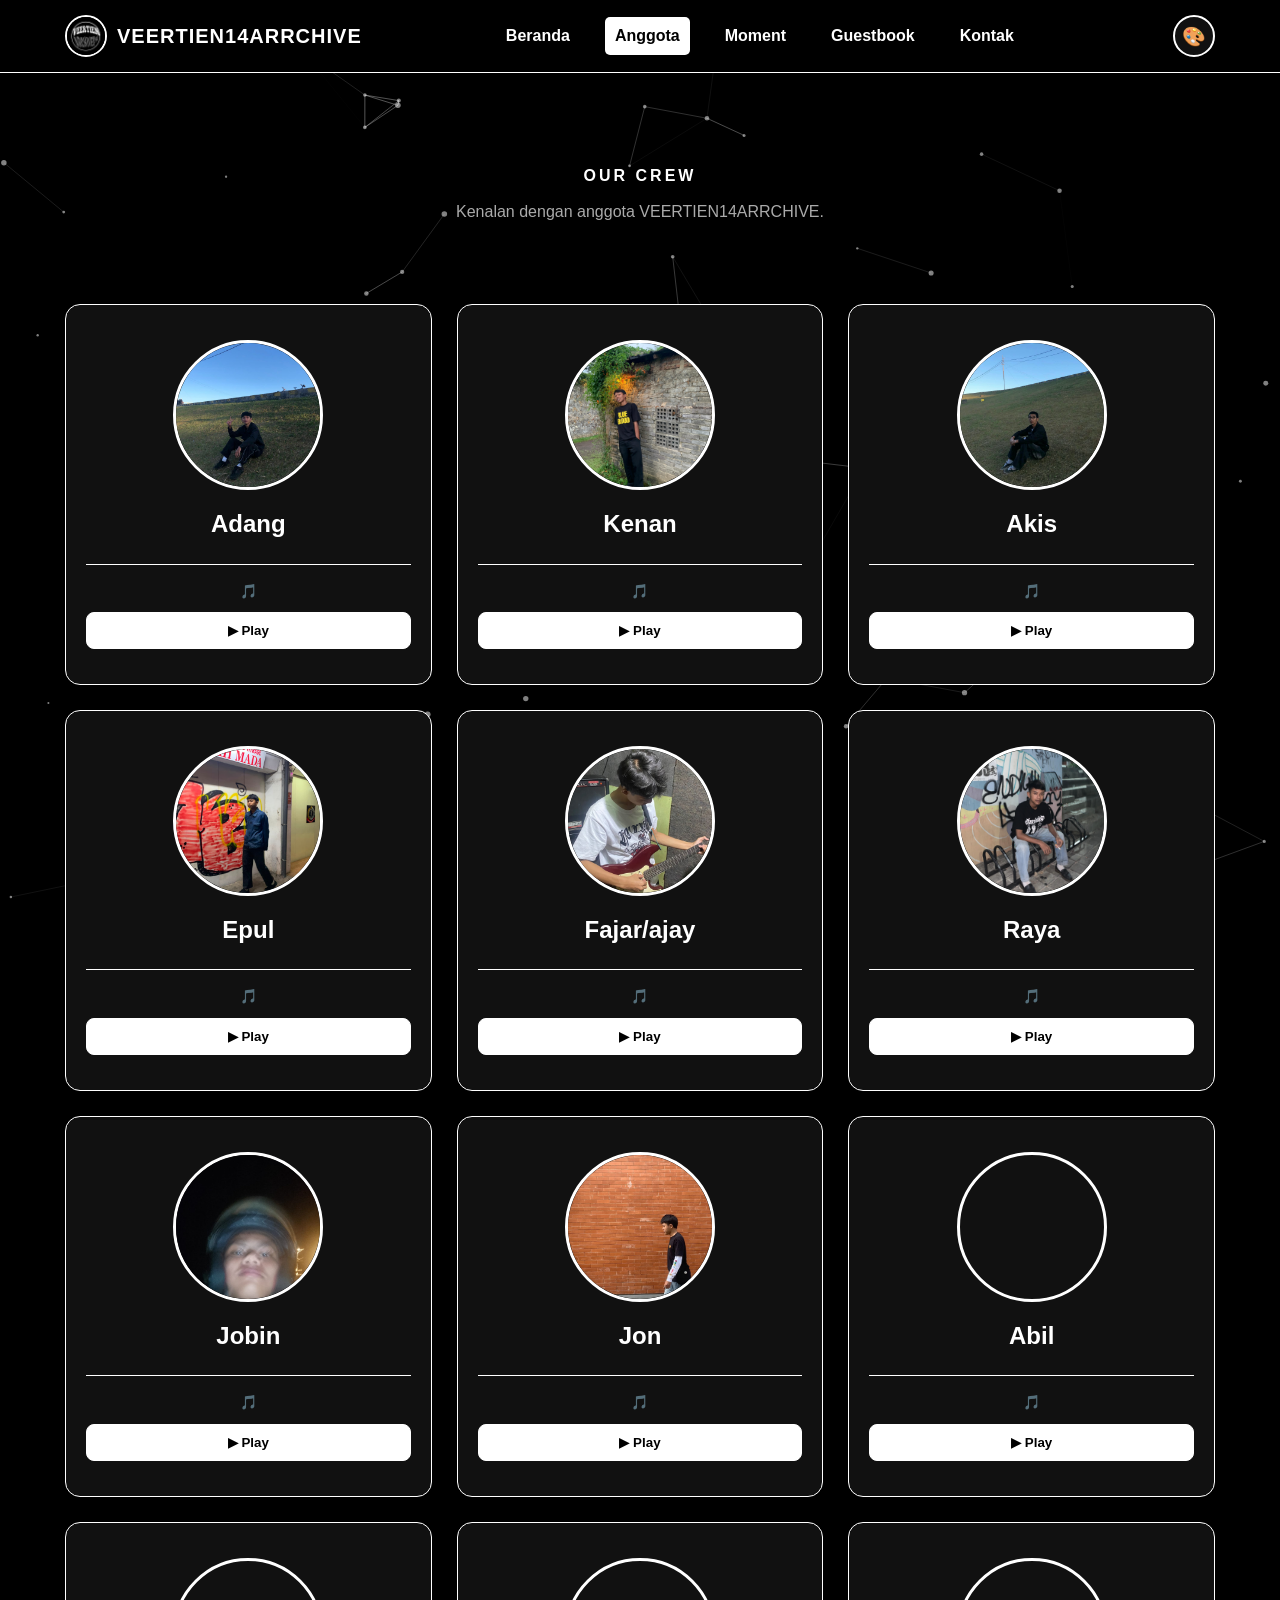
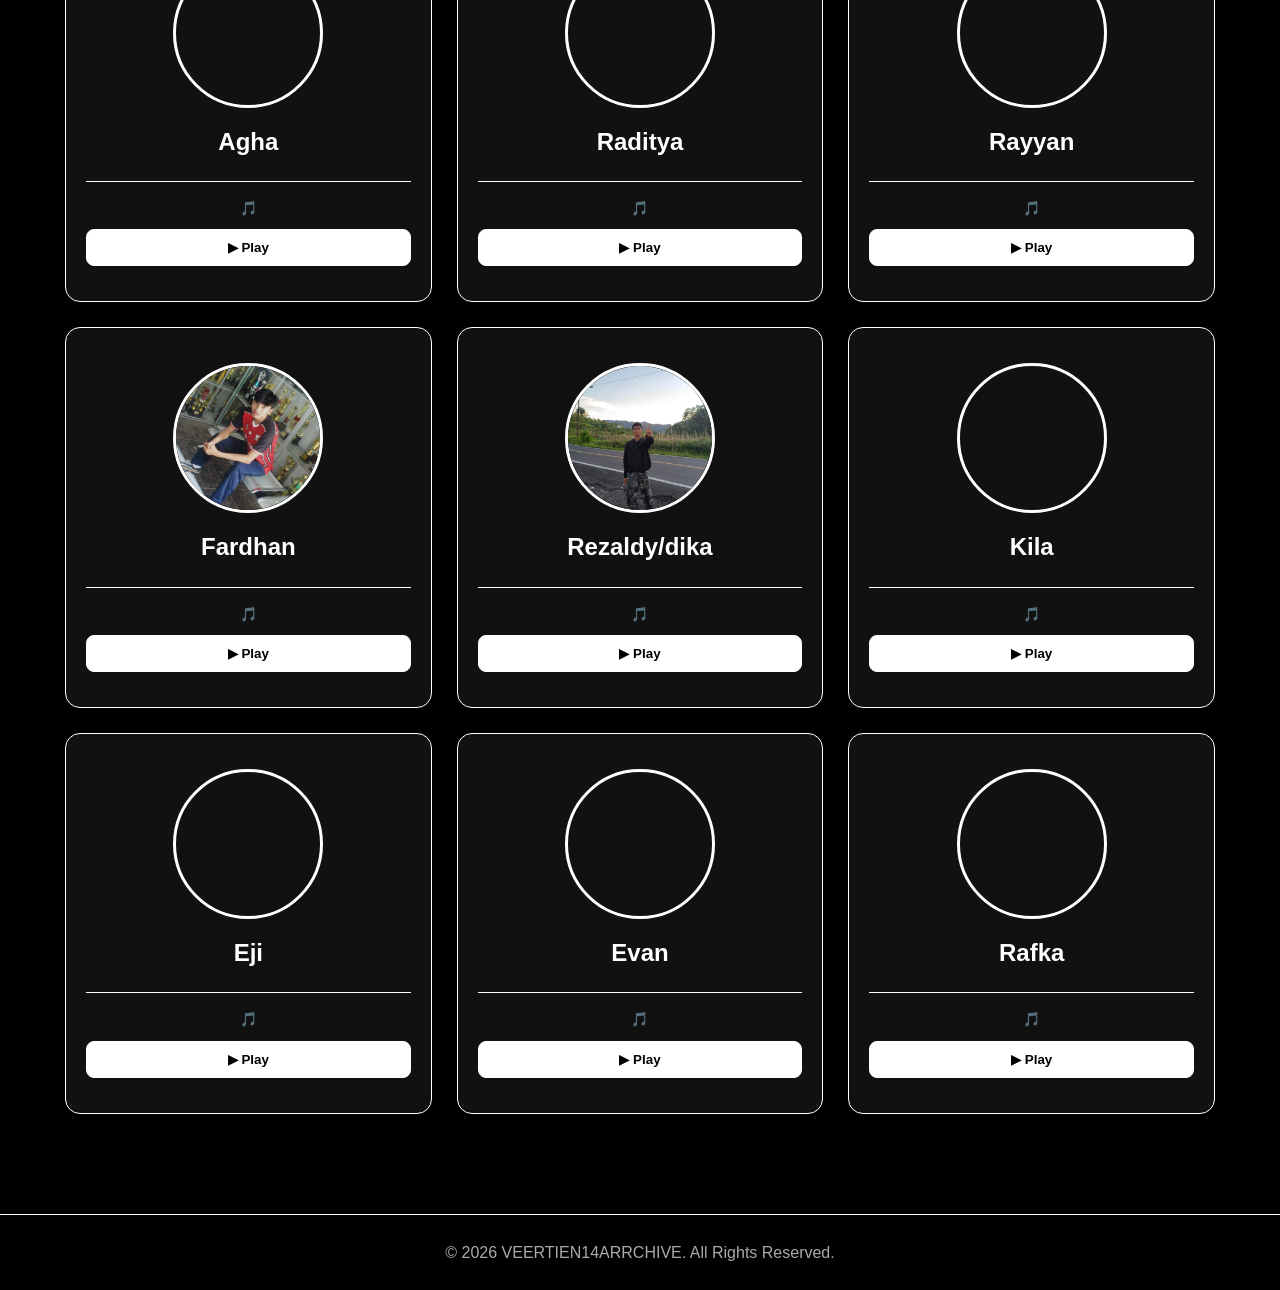
==== commit 8880a71f: "update website" ====
--- a/anggota.html
+++ b/anggota.html
@@ -111,6 +111,8 @@
         class="member-photo"
         src="anggota1.jpeg"
         alt="Foto Adang"
+        loading="lazy"
+        decoding="async"
         onclick="openMemberLightbox(
         'anggota1.jpeg',
         'Adang',
@@ -132,6 +134,7 @@
         <audio
             id="music1"
             src="lagu1.mp3"
+            preload="none"
         ></audio>
 
         <button
@@ -153,6 +156,8 @@
         class="member-photo"
         src="anggota2.jpeg"
         alt="Foto Kenan"
+        loading="lazy"
+        decoding="async"
         onclick="openMemberLightbox(
         'anggota2.jpeg',
         'Kenan',
@@ -172,6 +177,7 @@
         <audio
             id="music2"
             src="lagu2.mp3"
+            preload="none"
         ></audio>
 
         <button
@@ -193,6 +199,8 @@
         class="member-photo"
         src="anggota3.jpeg"
         alt="Foto Akis"
+        loading="lazy"
+        decoding="async"
         onclick="openMemberLightbox(
         'anggota3.jpeg',
         'Akis',
@@ -212,6 +220,7 @@
         <audio
             id="music3"
             src="lagu3.mp3"
+            preload="none"
         ></audio>
 
         <button
@@ -233,6 +242,8 @@
         class="member-photo"
         src="anggota4.jpeg"
         alt="Foto Epul"
+        loading="lazy"
+        decoding="async"
         onclick="openMemberLightbox(
         'anggota4.jpeg',
         'Epul',
@@ -254,6 +265,7 @@
         <audio
             id="music4"
             src="lagu4.mp3"
+            preload="none"
         ></audio>
 
         <button
@@ -275,6 +287,8 @@
         class="member-photo"
         src="anggota5.jpeg"
         alt="Foto Fajar/Ajay"
+        loading="lazy"
+        decoding="async"
         onclick="openMemberLightbox(
         'anggota5.jpeg',
         'Fajar/ajay',
@@ -296,6 +310,7 @@
         <audio
             id="music5"
             src="lagu5.mp3"
+            preload="none"
         ></audio>
 
         <button
@@ -317,6 +332,8 @@
         class="member-photo"
         src="anggota6.jpeg"
         alt="Foto Raya"
+        loading="lazy"
+        decoding="async"
         onclick="openMemberLightbox(
         'anggota6.jpeg',
         'Raya',
@@ -338,6 +355,7 @@
         <audio
             id="music6"
             src="lagu6.mp3"
+            preload="none"
         ></audio>
 
         <button
@@ -359,6 +377,8 @@
         class="member-photo"
         src="anggota7.jpeg"
         alt="Foto Jobin"
+        loading="lazy"
+        decoding="async"
         onclick="openMemberLightbox(
         'anggota7.jpeg',
         'Jobin',
@@ -380,6 +400,7 @@
         <audio
             id="music7"
             src="lagu7.mp3"
+            preload="none"
         ></audio>
 
         <button
@@ -401,6 +422,8 @@
         class="member-photo"
         src="anggota8.jpeg"
         alt="Foto Jon"
+        loading="lazy"
+        decoding="async"
         onclick="openMemberLightbox(
         'anggota8.jpeg',
         'Jon',
@@ -422,6 +445,7 @@
         <audio
             id="music8"
             src="lagu8.mp3"
+            preload="none"
         ></audio>
 
         <button
@@ -443,6 +467,8 @@
         class="member-photo"
         src="anggota9.jpeg"
         alt="Foto Abil"
+        loading="lazy"
+        decoding="async"
         onclick="openMemberLightbox(
         'anggota9.jpeg',
         'Abil',
@@ -462,6 +488,7 @@
         <audio
             id="music9"
             src="lagu9.mp3"
+            preload="none"
         ></audio>
 
         <button
@@ -483,6 +510,8 @@
         class="member-photo"
         src="anggota10.jpeg"
         alt="Foto Agha"
+        loading="lazy"
+        decoding="async"
         onclick="openMemberLightbox(
         'anggota10.jpeg',
         'Agha',
@@ -504,6 +533,7 @@
         <audio
             id="music10"
             src="lagu10.mp3"
+            preload="none"
         ></audio>
 
         <button
@@ -525,6 +555,8 @@
         class="member-photo"
         src="anggota11.jpeg"
         alt="Foto Raditya"
+        loading="lazy"
+        decoding="async"
         onclick="openMemberLightbox(
         'anggota11.jpeg',
         'Raditya',
@@ -544,6 +576,7 @@
         <audio
             id="music11"
             src="lagu11.mp3"
+            preload="none"
         ></audio>
 
         <button
@@ -565,6 +598,8 @@
         class="member-photo"
         src="anggota12.jpeg"
         alt="Foto Rayyan"
+        loading="lazy"
+        decoding="async"
         onclick="openMemberLightbox(
         'anggota12.jpeg',
         'Rayyan',
@@ -584,6 +619,7 @@
         <audio
             id="music12"
             src="lagu12.mp3"
+            preload="none"
         ></audio>
 
         <button
@@ -605,6 +641,8 @@
         class="member-photo"
         src="anggota13.jpeg"
         alt="Foto Fardhan"
+        loading="lazy"
+        decoding="async"
         onclick="openMemberLightbox(
         'anggota13.jpeg',
         'Fardhan',
@@ -624,6 +662,7 @@
         <audio
             id="music13"
             src="lagu13.mp3"
+            preload="none"
         ></audio>
 
         <button
@@ -645,6 +684,8 @@
         class="member-photo"
         src="anggota14.jpeg"
         alt="Foto Rezaldy/dika"
+        loading="lazy"
+        decoding="async"
         onclick="openMemberLightbox(
             'anggota14.jpeg',
             'Rezaldy/dika',
@@ -665,6 +706,7 @@
         <audio
             id="music14"
             src="lagu14.mp3"
+            preload="none"
         ></audio>
 
         <button
@@ -686,6 +728,8 @@
         class="member-photo"
         src="anggota15.jpeg"
         alt="Foto Kila"
+        loading="lazy"
+        decoding="async"
         onclick="openMemberLightbox(
         'anggota15.jpeg',
         'Kila',
@@ -705,8 +749,9 @@
         </p>
 
         <audio
-            id="music1"
-            src="lagu17.mp3"
+            id="music15"
+            src="lagu15.mp3"
+            preload="none"
         ></audio>
 
         <button
@@ -728,6 +773,8 @@
         class="member-photo"
         src="anggota16.jpeg"
         alt="Foto Eji"
+        loading="lazy"
+        decoding="async"
         onclick="openMemberLightbox(
             'anggota16.jpeg',
             'Eji',
@@ -748,6 +795,7 @@
         <audio
             id="music16"
             src="lagu16.mp3"
+            preload="none"
         ></audio>
 
         <button
@@ -769,6 +817,8 @@
         class="member-photo"
         src="anggota17.jpeg"
         alt="Foto Evan"
+        loading="lazy"
+        decoding="async"
         onclick="openMemberLightbox(
             'anggota17.jpeg',
             'Evan',
@@ -789,6 +839,7 @@
         <audio
             id="music17"
             src="lagu17.mp3"
+            preload="none"
         ></audio>
 
         <button
@@ -810,6 +861,8 @@
         class="member-photo"
         src="anggota18.jpeg"
         alt="Foto Rafka"
+        loading="lazy"
+        decoding="async"
         onclick="openMemberLightbox(
             'anggota18.jpeg',
             'Rafka',
@@ -830,6 +883,7 @@
         <audio
             id="music18"
             src="lagu18.mp3"
+            preload="none"
         ></audio>
 
         <button
